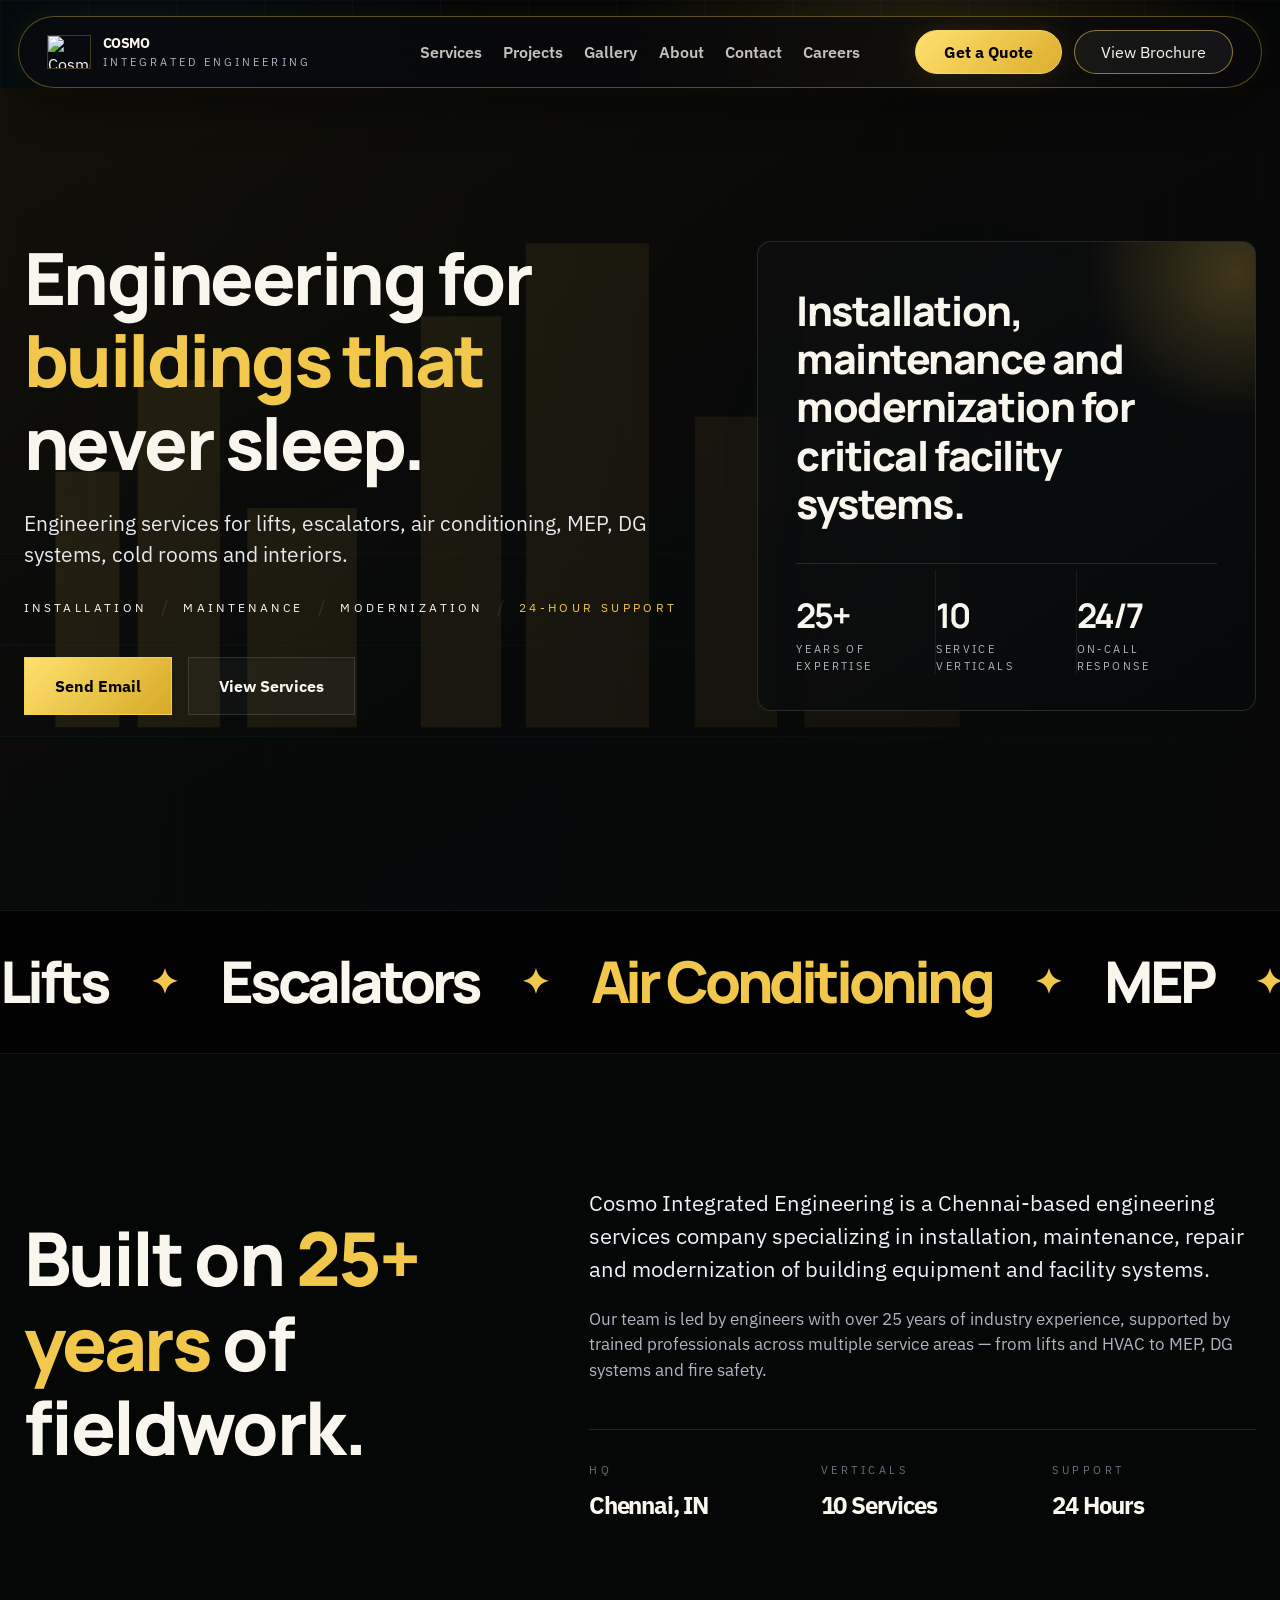
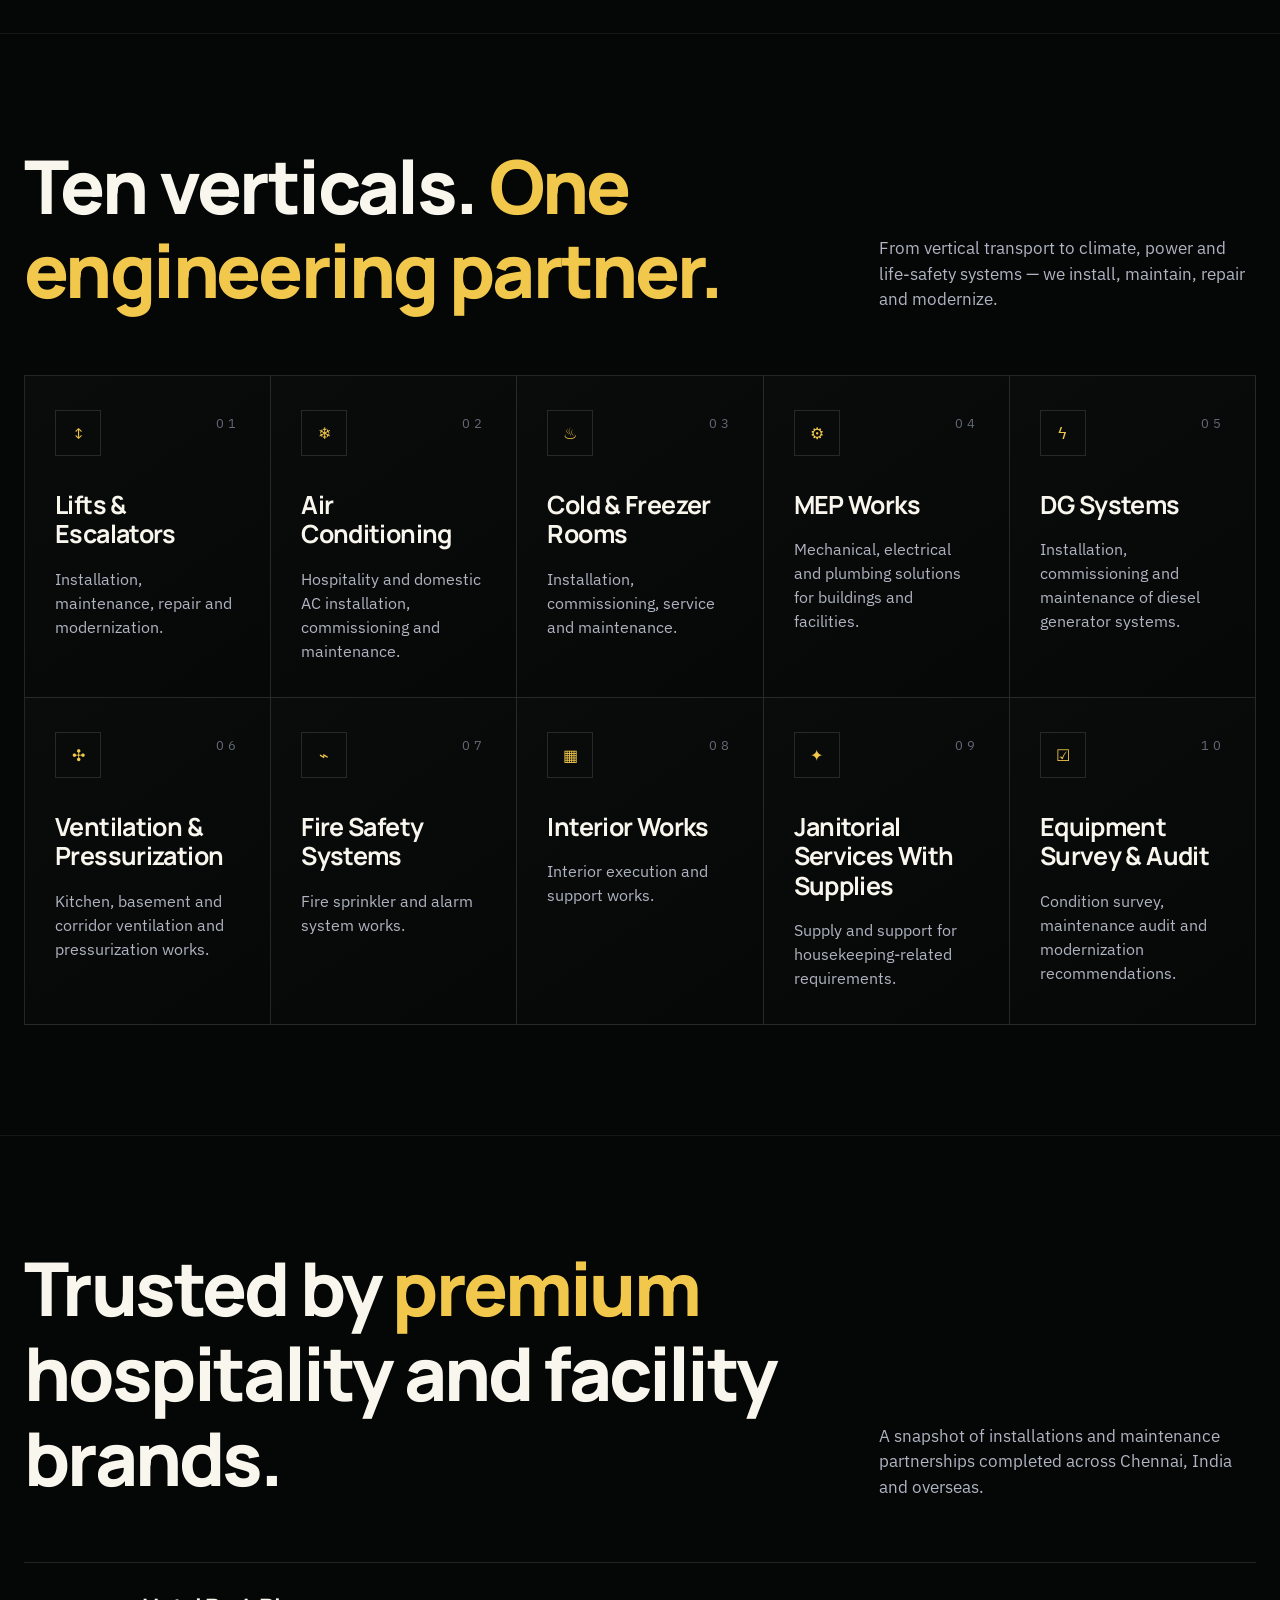
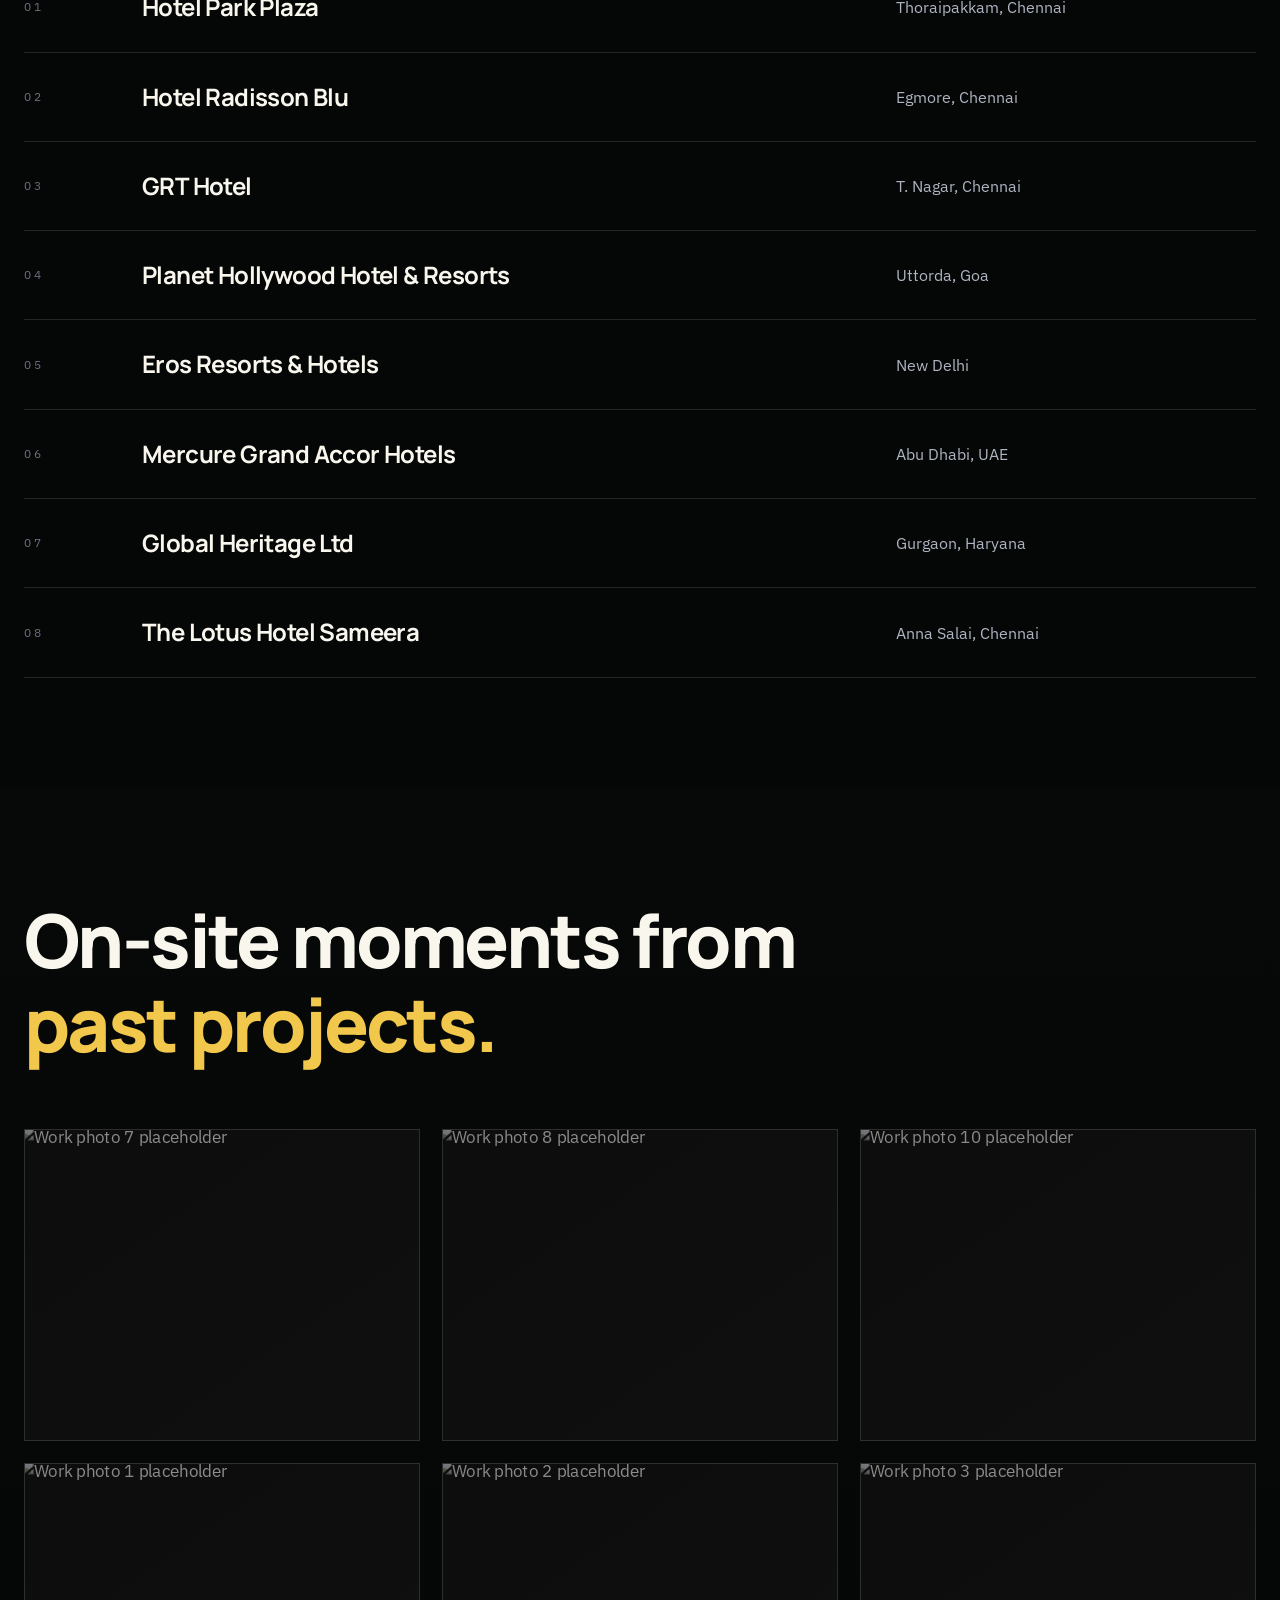
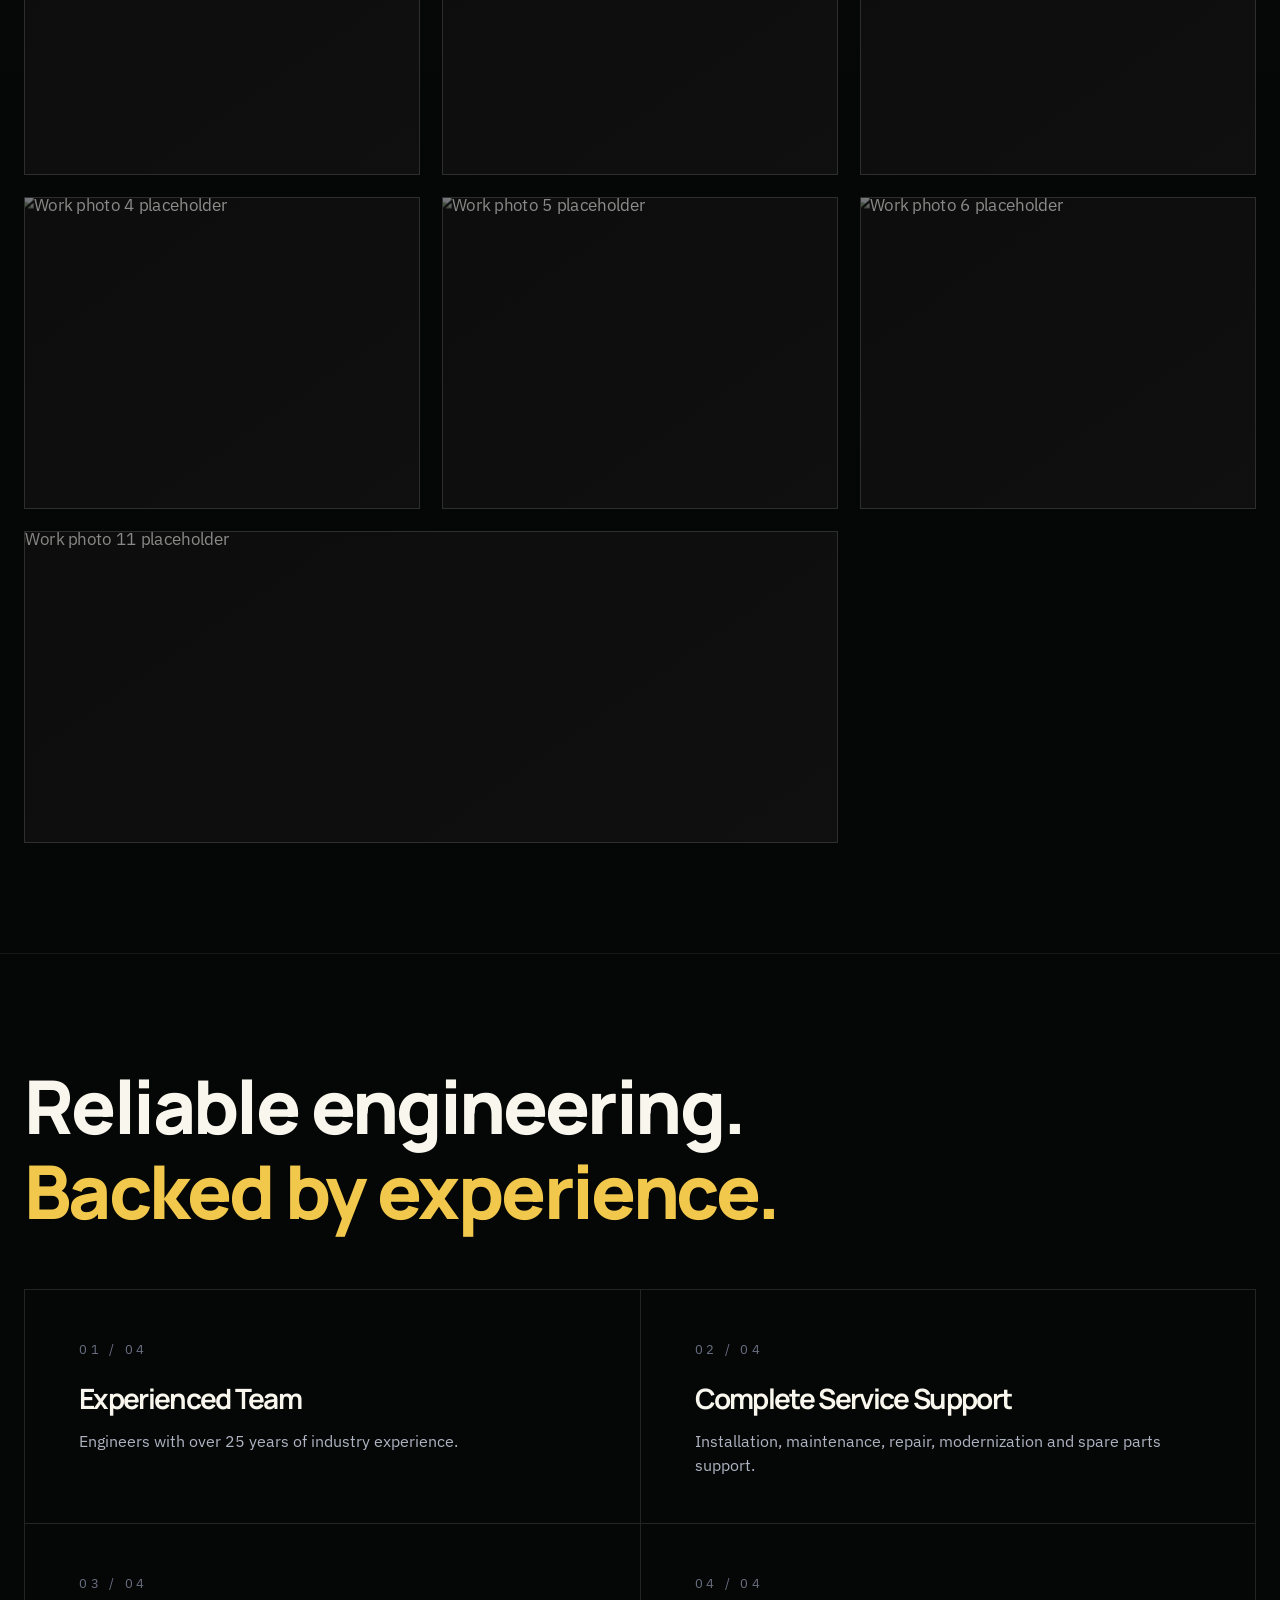
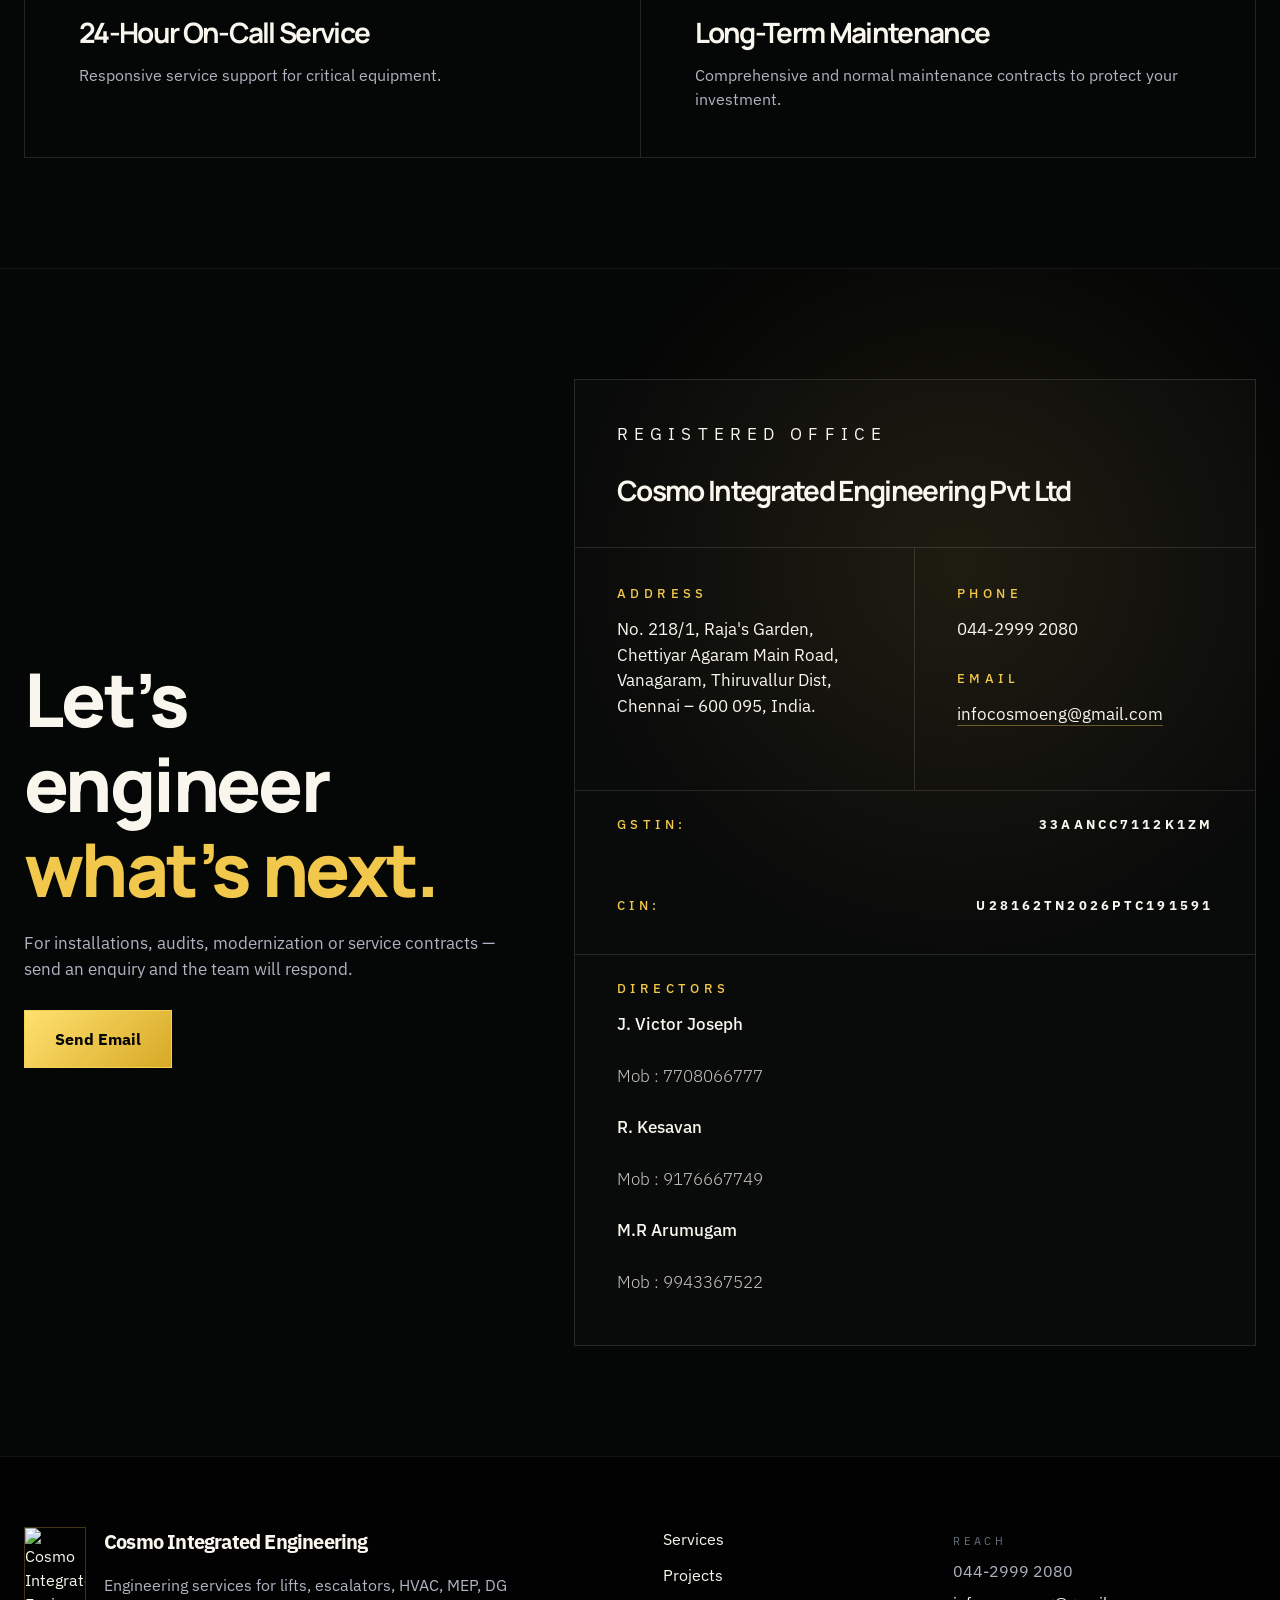
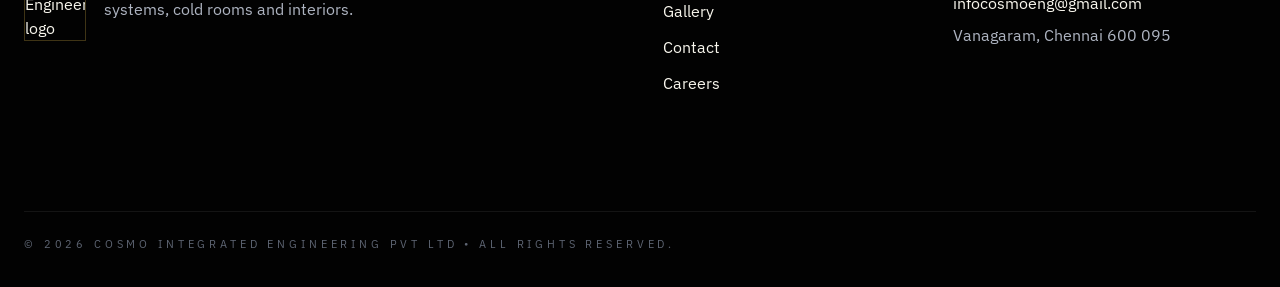
==== about/index.html @ f9211a56 "Use clean page URLs and standard favicon" ====
<!DOCTYPE html>
<html lang="en">
<head>
  <base href="/">
  <meta charset="UTF-8" />
  <meta name="viewport" content="width=device-width, initial-scale=1.0" />
  <title>Cosmo Integrated Engineering | Engineering Services in Chennai</title>
  <meta name="description" content="Cosmo Integrated Engineering provides lifts, escalators, air conditioning, cold rooms, MEP, DG systems, ventilation, fire safety and facility services.">
  <link rel="canonical" href="https://cosmoengineering.in/">
  <link rel="icon" type="image/png" sizes="192x192" href="https://cosmoengineering.in/assets/favicon-192.png">
  <link rel="apple-touch-icon" href="/assets/favicon-192.png">
  <meta name="theme-color" content="#050606">
  <meta property="og:type" content="website">
  <meta property="og:site_name" content="Cosmo Integrated Engineering">
  <meta property="og:title" content="Cosmo Integrated Engineering | Engineering Services in Chennai">
  <meta property="og:description" content="Cosmo Integrated Engineering provides lifts, escalators, air conditioning, cold rooms, MEP, DG systems, ventilation, fire safety and facility services.">
  <meta property="og:url" content="https://cosmoengineering.in/">
  <meta property="og:image" content="https://cosmoengineering.in/assets/cosmo-logo.png">
  <meta name="twitter:card" content="summary">
  <meta name="twitter:title" content="Cosmo Integrated Engineering | Engineering Services in Chennai">
  <meta name="twitter:description" content="Cosmo Integrated Engineering provides lifts, escalators, air conditioning, cold rooms, MEP, DG systems, ventilation, fire safety and facility services.">
  <script type="application/ld+json">{"@context": "https://schema.org", "@type": "Organization", "name": "Cosmo Integrated Engineering Pvt Ltd", "url": "https://cosmoengineering.in/", "logo": "https://cosmoengineering.in/assets/cosmo-logo.png", "description": "Cosmo Integrated Engineering provides lifts, escalators, air conditioning, cold rooms, MEP, DG systems, ventilation, fire safety and facility services.", "email": "infocosmoeng@gmail.com", "telephone": "+91-44-2999-2080", "address": {"@type": "PostalAddress", "streetAddress": "No. 218/1, Raja's Garden, Chettiyar Agaram Main Road, Vanagaram", "addressLocality": "Chennai", "addressRegion": "Tamil Nadu", "postalCode": "600095", "addressCountry": "IN"}, "knowsAbout": ["Lifts and escalators", "Air conditioning", "Cold and freezer rooms", "MEP works", "Diesel generator systems", "Ventilation and pressurization", "Fire safety systems", "Interior works", "Janitorial services", "Equipment survey and audit"]}</script>
  <link rel="preconnect" href="https://fonts.googleapis.com">
  <link rel="preconnect" href="https://fonts.gstatic.com" crossorigin>
  <link href="https://fonts.googleapis.com/css2?family=IBM+Plex+Sans:wght@400;500;600;700&amp;family=Manrope:wght@400;500;600;700;800&amp;display=swap" rel="stylesheet">
  <link rel="stylesheet" href="styles.css" />
</head>
<body>
  <header class="site-header" id="top">
    <a class="brand" href="/" aria-label="Cosmo Integrated Engineering home">
      <img src="assets/cosmo-logo.png" alt="Cosmo Integrated Engineering logo" />
      <span>
        <strong>COSMO</strong>
        <em>Integrated Engineering</em>
      </span>
    </a>
    <button class="nav-toggle" aria-label="Open navigation" aria-expanded="false">
      <span></span><span></span><span></span>
    </button>
    <nav class="nav-links" aria-label="Primary navigation">
      <a href="/services/">Services</a>
      <a href="/projects/">Projects</a>
      <a href="/gallery/">Gallery</a>
      <a href="/about/">About</a>
      <a href="/contact/">Contact</a>
      <a href="/careers/">Careers</a>
      <div class="mobile-nav-actions">
        <a href="https://mail.google.com/mail/?view=cm&amp;fs=1&amp;to=infocosmoeng%40gmail.com&amp;su=Service%20Enquiry%20-%20Cosmo%20Integrated%20Engineering" target="_blank" rel="noopener noreferrer">Get a Quote</a>
        <a href="assets/Brochure.pdf" target="_blank" rel="noopener noreferrer">View Brochure</a>
      </div>
    </nav>
    <div class="header-actions">
      <a class="quote-btn" href="https://mail.google.com/mail/?view=cm&amp;fs=1&amp;to=infocosmoeng%40gmail.com&amp;su=Service%20Enquiry%20-%20Cosmo%20Integrated%20Engineering" target="_blank" rel="noopener noreferrer">Get a Quote</a>
      <a class="brochure-btn" href="assets/Brochure.pdf" target="_blank" rel="noopener">View Brochure</a>
    </div>
  </header>
  <main>
    <section class="hero section-pad">
      <div class="hero-bg-grid"></div>
      <div class="hero-content reveal">
        <h1>Engineering for <mark>buildings that</mark> never sleep.</h1>
        <p class="hero-copy">Engineering services for lifts, escalators, air conditioning, MEP, DG systems, cold rooms and interiors.</p>
        <div class="service-line" aria-label="Core service capabilities">
          <span>Installation</span><i></i>
          <span>Maintenance</span><i></i>
          <span>Modernization</span><i></i>
          <span>24-hour support</span>
        </div>
        <div class="hero-actions">
          <a class="primary-btn" href="https://mail.google.com/mail/?view=cm&amp;fs=1&amp;to=infocosmoeng%40gmail.com&amp;su=Service%20Enquiry%20-%20Cosmo%20Integrated%20Engineering" target="_blank" rel="noopener noreferrer">Send Email</a>
          <a class="secondary-btn" href="/services/">View Services</a>
        </div>
      </div>
      <aside class="hero-panel reveal" aria-label="Company highlights">
        <h2>Installation, maintenance and modernization for critical facility systems.</h2>
        <div class="panel-stats">
          <div><strong>25+</strong><span>Years of expertise</span></div>
          <div><strong>10</strong><span>Service verticals</span></div>
          <div><strong>24/7</strong><span>On-call response</span></div>
        </div>
      </aside>
    </section>
    <section class="ticker" aria-label="Service categories">
      <div class="ticker-track">
        <span>Lifts</span><b>✦</b><span>Escalators</span><b>✦</b><span>Air Conditioning</span><b>✦</b><span>MEP</span><b>✦</b><span>DG Systems</span><b>✦</b><span>Cold Rooms</span><b>✦</b><span>Interiors</span><b>✦</b>
        <span>Lifts</span><b>✦</b><span>Escalators</span><b>✦</b><span>Air Conditioning</span><b>✦</b><span>MEP</span><b>✦</b><span>DG Systems</span><b>✦</b><span>Cold Rooms</span><b>✦</b><span>Interiors</span><b>✦</b>
      </div>
    </section>
    <section class="about section-pad" id="about">
      <div class="section-title reveal">
        <h2>Built on <mark>25+ years</mark> of fieldwork.</h2>
      </div>
      <div class="about-copy reveal">
        <p>Cosmo Integrated Engineering is a Chennai-based engineering services company specializing in installation, maintenance, repair and modernization of building equipment and facility systems.</p>
        <p>Our team is led by engineers with over 25 years of industry experience, supported by trained professionals across multiple service areas — from lifts and HVAC to MEP, DG systems and fire safety.</p>
        <dl class="about-facts">
          <div><dt>HQ</dt><dd>Chennai, IN</dd></div>
          <div><dt>Verticals</dt><dd>10 Services</dd></div>
          <div><dt>Support</dt><dd>24 Hours</dd></div>
        </dl>
      </div>
    </section>
    <section class="services section-pad" id="services">
      <div class="section-head reveal">
        <div>
          <h2>Ten verticals. <mark>One engineering partner.</mark></h2>
        </div>
        <p>From vertical transport to climate, power and life-safety systems — we install, maintain, repair and modernize.</p>
      </div>
      <div class="service-grid">
        <article class="service-card reveal"><small>01</small><div class="icon">↕</div><h3>Lifts & Escalators</h3><p>Installation, maintenance, repair and modernization.</p></article>
        <article class="service-card reveal"><small>02</small><div class="icon">❄</div><h3>Air Conditioning</h3><p>Hospitality and domestic AC installation, commissioning and maintenance.</p></article>
        <article class="service-card reveal"><small>03</small><div class="icon">♨</div><h3>Cold & Freezer Rooms</h3><p>Installation, commissioning, service and maintenance.</p></article>
        <article class="service-card reveal"><small>04</small><div class="icon">⚙</div><h3>MEP Works</h3><p>Mechanical, electrical and plumbing solutions for buildings and facilities.</p></article>
        <article class="service-card reveal"><small>05</small><div class="icon">ϟ</div><h3>DG Systems</h3><p>Installation, commissioning and maintenance of diesel generator systems.</p></article>
        <article class="service-card reveal"><small>06</small><div class="icon">✣</div><h3>Ventilation & Pressurization</h3><p>Kitchen, basement and corridor ventilation and pressurization works.</p></article>
        <article class="service-card reveal"><small>07</small><div class="icon">⌁</div><h3>Fire Safety Systems</h3><p>Fire sprinkler and alarm system works.</p></article>
        <article class="service-card reveal"><small>08</small><div class="icon">▦</div><h3>Interior Works</h3><p>Interior execution and support works.</p></article>
        <article class="service-card reveal"><small>09</small><div class="icon">✦</div><h3>Janitorial Services With Supplies</h3><p>Supply and support for housekeeping-related requirements.</p></article>
        <article class="service-card reveal"><small>10</small><div class="icon">☑</div><h3>Equipment Survey & Audit</h3><p>Condition survey, maintenance audit and modernization recommendations.</p></article>
      </div>
    </section>
    <section class="projects section-pad" id="projects">
      <div class="section-head reveal">
        <div>
          <h2>Trusted by <mark>premium</mark> hospitality and facility brands.</h2>
        </div>
        <p>A snapshot of installations and maintenance partnerships completed across Chennai, India and overseas.</p>
      </div>
      <div class="project-list reveal">
        <article><span>01</span><h3>Hotel Park Plaza</h3><p>Thoraipakkam, Chennai</p></article>
        <article><span>02</span><h3>Hotel Radisson Blu</h3><p>Egmore, Chennai</p></article>
        <article><span>03</span><h3>GRT Hotel</h3><p>T. Nagar, Chennai</p></article>
        <article><span>04</span><h3>Planet Hollywood Hotel & Resorts</h3><p>Uttorda, Goa</p></article>
        <article><span>05</span><h3>Eros Resorts & Hotels</h3><p>New Delhi</p></article>
        <article><span>06</span><h3>Mercure Grand Accor Hotels</h3><p>Abu Dhabi, UAE</p></article>
        <article><span>07</span><h3>Global Heritage Ltd</h3><p>Gurgaon, Haryana</p></article>
        <article><span>08</span><h3>The Lotus Hotel Sameera</h3><p>Anna Salai, Chennai</p></article>
      </div>
    </section>
    <section class="gallery section-pad" id="gallery">
      <div class="section-head reveal">
        <div>
          <h2>On-site moments from <mark>past projects.</mark></h2>
        </div>
        <!--<p>Pictures of past projects</p>-->
      </div>
      <div class="gallery-grid reveal">
        <figure class="photo-card"><img src="assets/work/work-07.jpg" alt="Work photo 7 placeholder"><figcaption>Cooling Towers</figcaption></figure>
        <figure class="photo-card"><img src="assets/work/work-08.jpg" alt="Work photo 8 placeholder"><figcaption>Kitchen Hood with Fire Separation</figcaption></figure>
        <!--<figure class="photo-card"><img src="assets/work/work-09.jpg" alt="Work photo 9 placeholder"><figcaption>Work Photo 9</figcaption></figure>-->
        <figure class="photo-card"><img src="assets/work/work-10.jpg" alt="Work photo 10 placeholder"><figcaption>Generator</figcaption></figure>
        <figure class="photo-card"><img src="assets/work/work-01.jpg" alt="Work photo 1 placeholder"><figcaption>Cold and Freezer Units</figcaption></figure>
        <figure class="photo-card"><img src="assets/work/work-02.jpg" alt="Work photo 2 placeholder"><figcaption>Chiller Header Lines</figcaption></figure>
        <figure class="photo-card"><img src="assets/work/work-03.jpg" alt="Work photo 3 placeholder"><figcaption>Banquet Hall A/C Supply Duct</figcaption></figure>
        <figure class="photo-card"><img src="assets/work/work-04.jpg" alt="Work photo 4 placeholder"><figcaption>Chilled Water Primary Pumps</figcaption></figure>
        <figure class="photo-card"><img src="assets/work/work-05.jpg" alt="Work photo 5 placeholder"><figcaption>Cold and Freezer Units</figcaption></figure>
        <figure class="photo-card"><img src="assets/work/work-06.jpg" alt="Work photo 6 placeholder"><figcaption>A/C Chiller</figcaption></figure>
        <figure class="photo-card wide"><img src="assets/work/work-11.jpg" alt="Work photo 11 placeholder"><figcaption>Hydropneumatic System</figcaption></figure>
      </div>
    </section>
    <section class="why section-pad">
      <h2 class="reveal">Reliable engineering. <mark>Backed by experience.</mark></h2>
      <div class="why-grid">
        <article class="reveal"><small>01 / 04</small><h3>Experienced Team</h3><p>Engineers with over 25 years of industry experience.</p></article>
        <article class="reveal"><small>02 / 04</small><h3>Complete Service Support</h3><p>Installation, maintenance, repair, modernization and spare parts support.</p></article>
        <article class="reveal"><small>03 / 04</small><h3>24-Hour On-Call Service</h3><p>Responsive service support for critical equipment.</p></article>
        <article class="reveal"><small>04 / 04</small><h3>Long-Term Maintenance</h3><p>Comprehensive and normal maintenance contracts to protect your investment.</p></article>
      </div>
    </section>
    <section class="contact section-pad" id="contact">
      <div class="contact-copy reveal">
        <h2>Let’s engineer <mark>what’s next.</mark></h2>
        <p>For installations, audits, modernization or service contracts — send an enquiry and the team will respond.</p>
        <a class="primary-btn" href="https://mail.google.com/mail/?view=cm&amp;fs=1&amp;to=infocosmoeng%40gmail.com&amp;su=Service%20Enquiry%20-%20Cosmo%20Integrated%20Engineering" target="_blank" rel="noopener noreferrer">Send Email</a>
      </div>
      <address class="contact-card reveal">
        <p class="card-label">Registered Office</p>
        <h3>Cosmo Integrated Engineering Pvt Ltd</h3>
        <div class="contact-grid">
          <div><span>Address</span><p>No. 218/1, Raja's Garden,<br>Chettiyar Agaram Main Road,<br>Vanagaram, Thiruvallur Dist,<br>Chennai – 600 095, India.</p></div>
          <div><span>Phone</span><p>044-2999 2080</p><span>Email</span><p><a href="mailto:infocosmoeng@gmail.com">infocosmoeng@gmail.com</a></p></div>
        </div>
        <div class="gst"><span>GSTIN: </span><strong>33AANCC7112K1ZM</strong></div>
        <div class="gst"><span>CIN: </span><strong>U28162TN2026PTC191591</strong></div>
        <div class="contact-card-directors">
          <span>Directors</span>
          <div class="director-item">
            <p class="director-name">J. Victor Joseph</p>
            <p class="director-phone">Mob : 7708066777</p>
          </div>
          <div class="director-item">
            <p class="director-name">R. Kesavan</p>
            <p class="director-phone">Mob : 9176667749</p>
          </div>
          <div class="director-item">
            <p class="director-name">M.R Arumugam</p>
            <p class="director-phone">Mob : 9943367522</p>
          </div>
        </div>
      </address>
    </section>
  </main>
  <footer class="site-footer">
    <div class="footer-brand">
      <img src="assets/cosmo-logo.png" alt="Cosmo Integrated Engineering logo" />
      <div><strong>Cosmo Integrated Engineering</strong><p>Engineering services for lifts, escalators, HVAC, MEP, DG systems, cold rooms and interiors.</p></div>
    </div>
    <nav aria-label="Footer navigation">
      <a href="/services/">Services</a>
      <a href="/projects/">Projects</a>
      <a href="/gallery/">Gallery</a>
      <a href="/contact/">Contact</a>
      <a href="/careers/">Careers</a>
    </nav>
    <div class="footer-reach">
      <span>Reach</span>
      <p>044-2999 2080</p>
      <a href="mailto:infocosmoeng@gmail.com">infocosmoeng@gmail.com</a>
      <p>Vanagaram, Chennai 600 095</p>
    </div>
    <p class="copyright">© 2026 Cosmo Integrated Engineering PVT LTD • All rights reserved.</p>
  </footer>
  <div class="lightbox" role="dialog" aria-label="Gallery image preview" aria-hidden="true">
    <button class="lightbox-close" aria-label="Close image preview">×</button>
    <img src="" alt="Expanded work photo" />
  </div>
  <script src="script.js"></script>
</body>
</html>
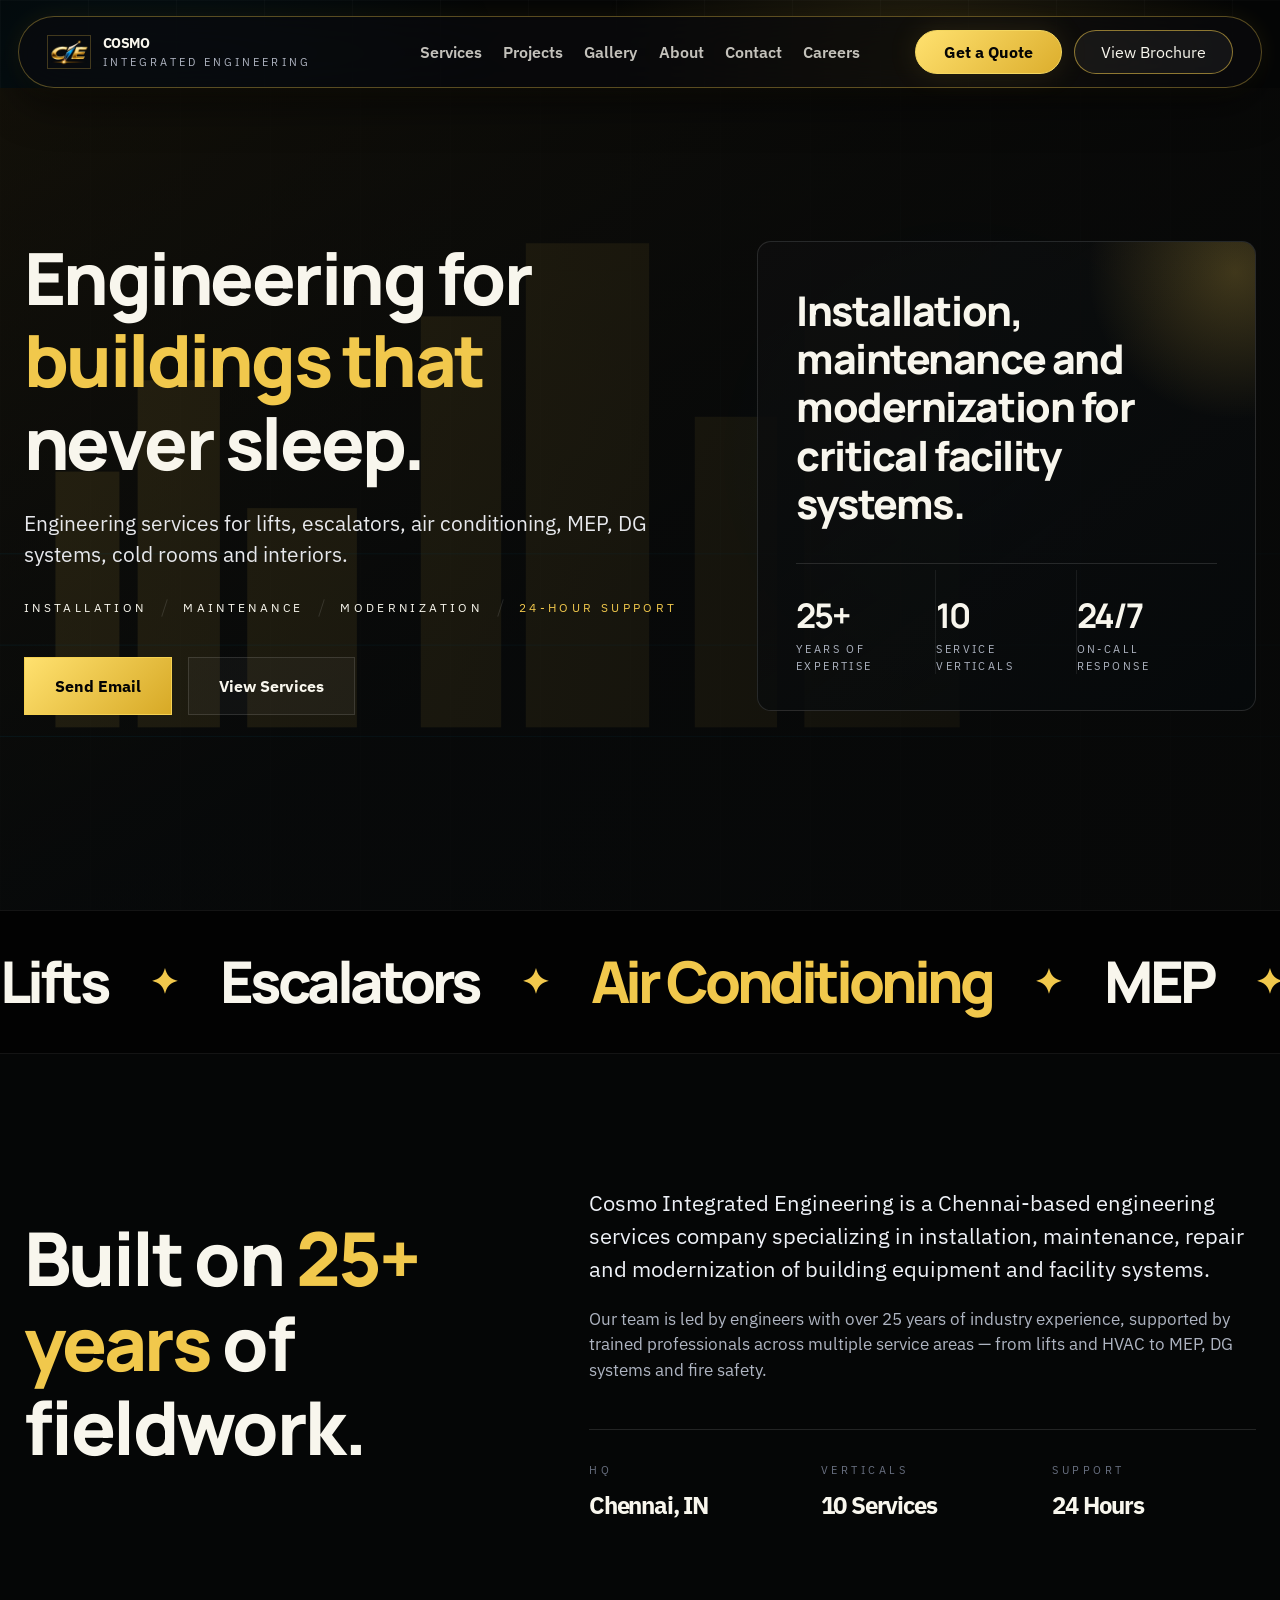
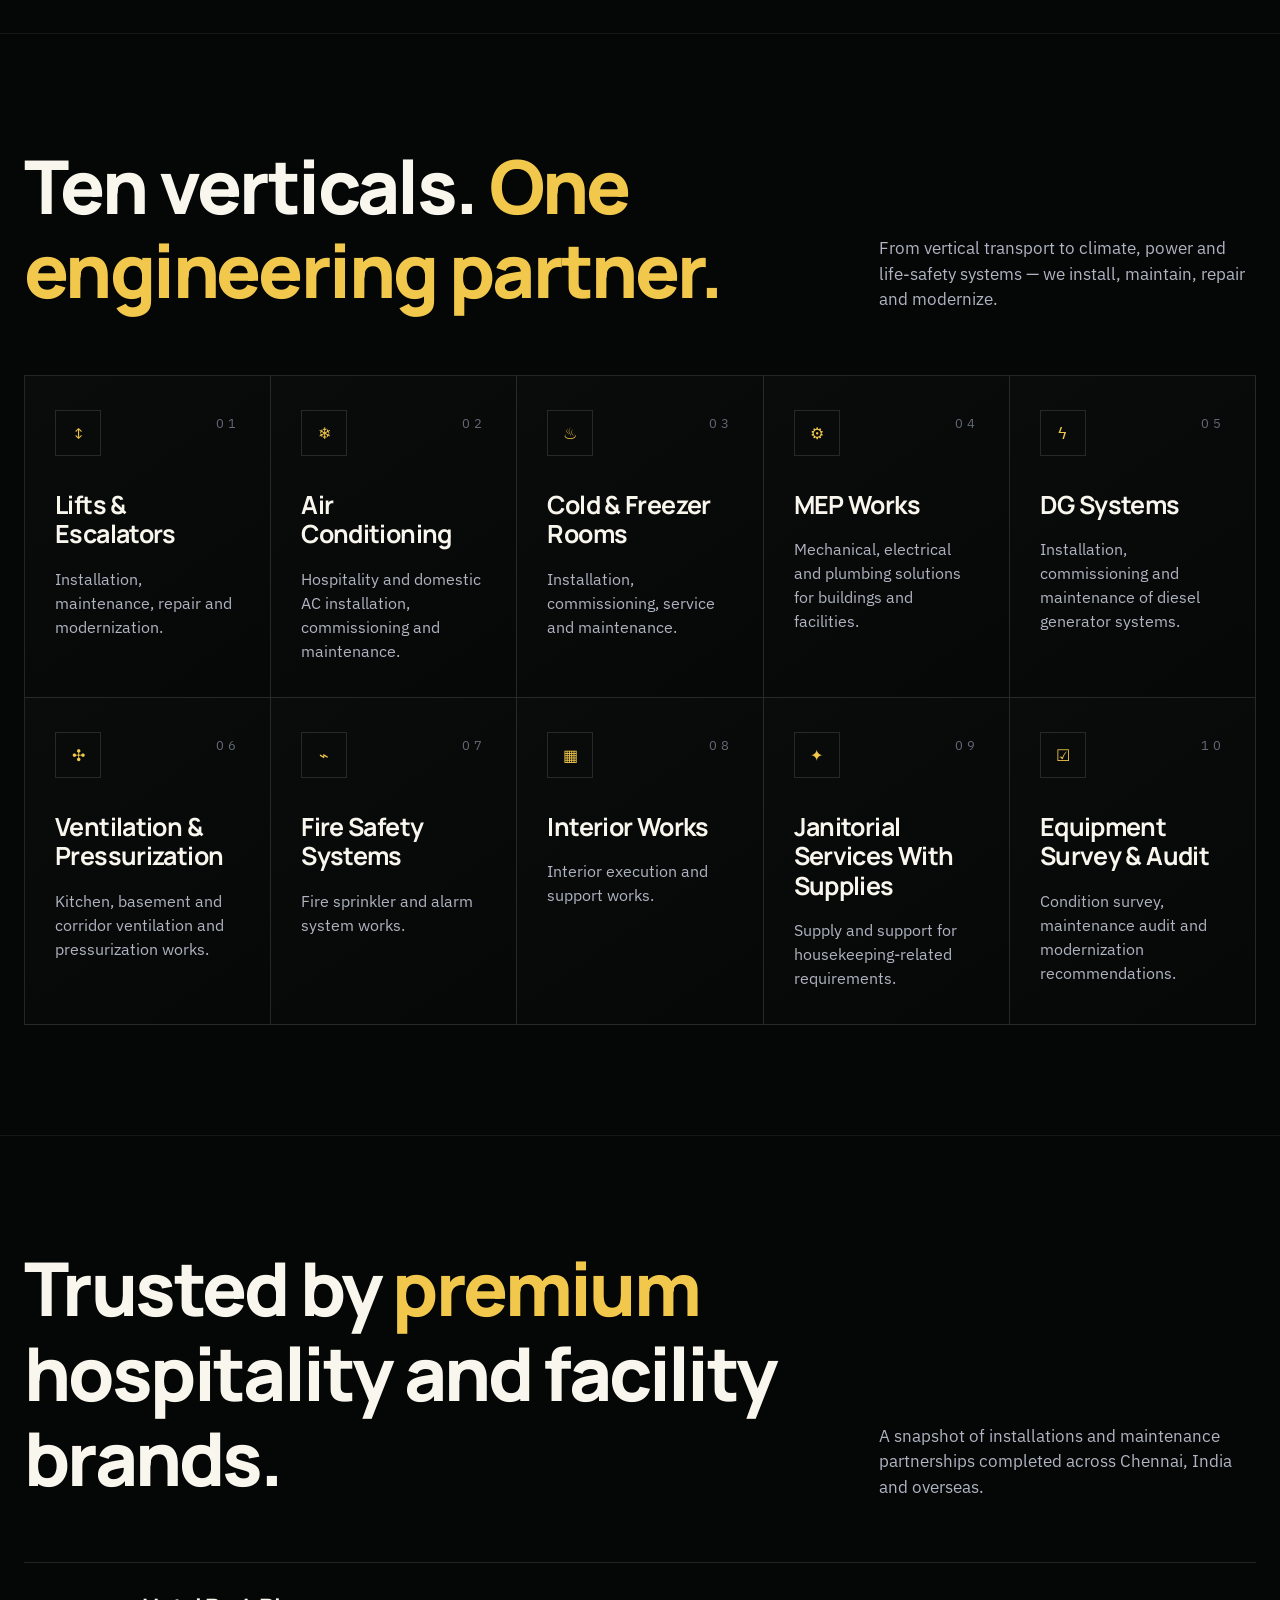
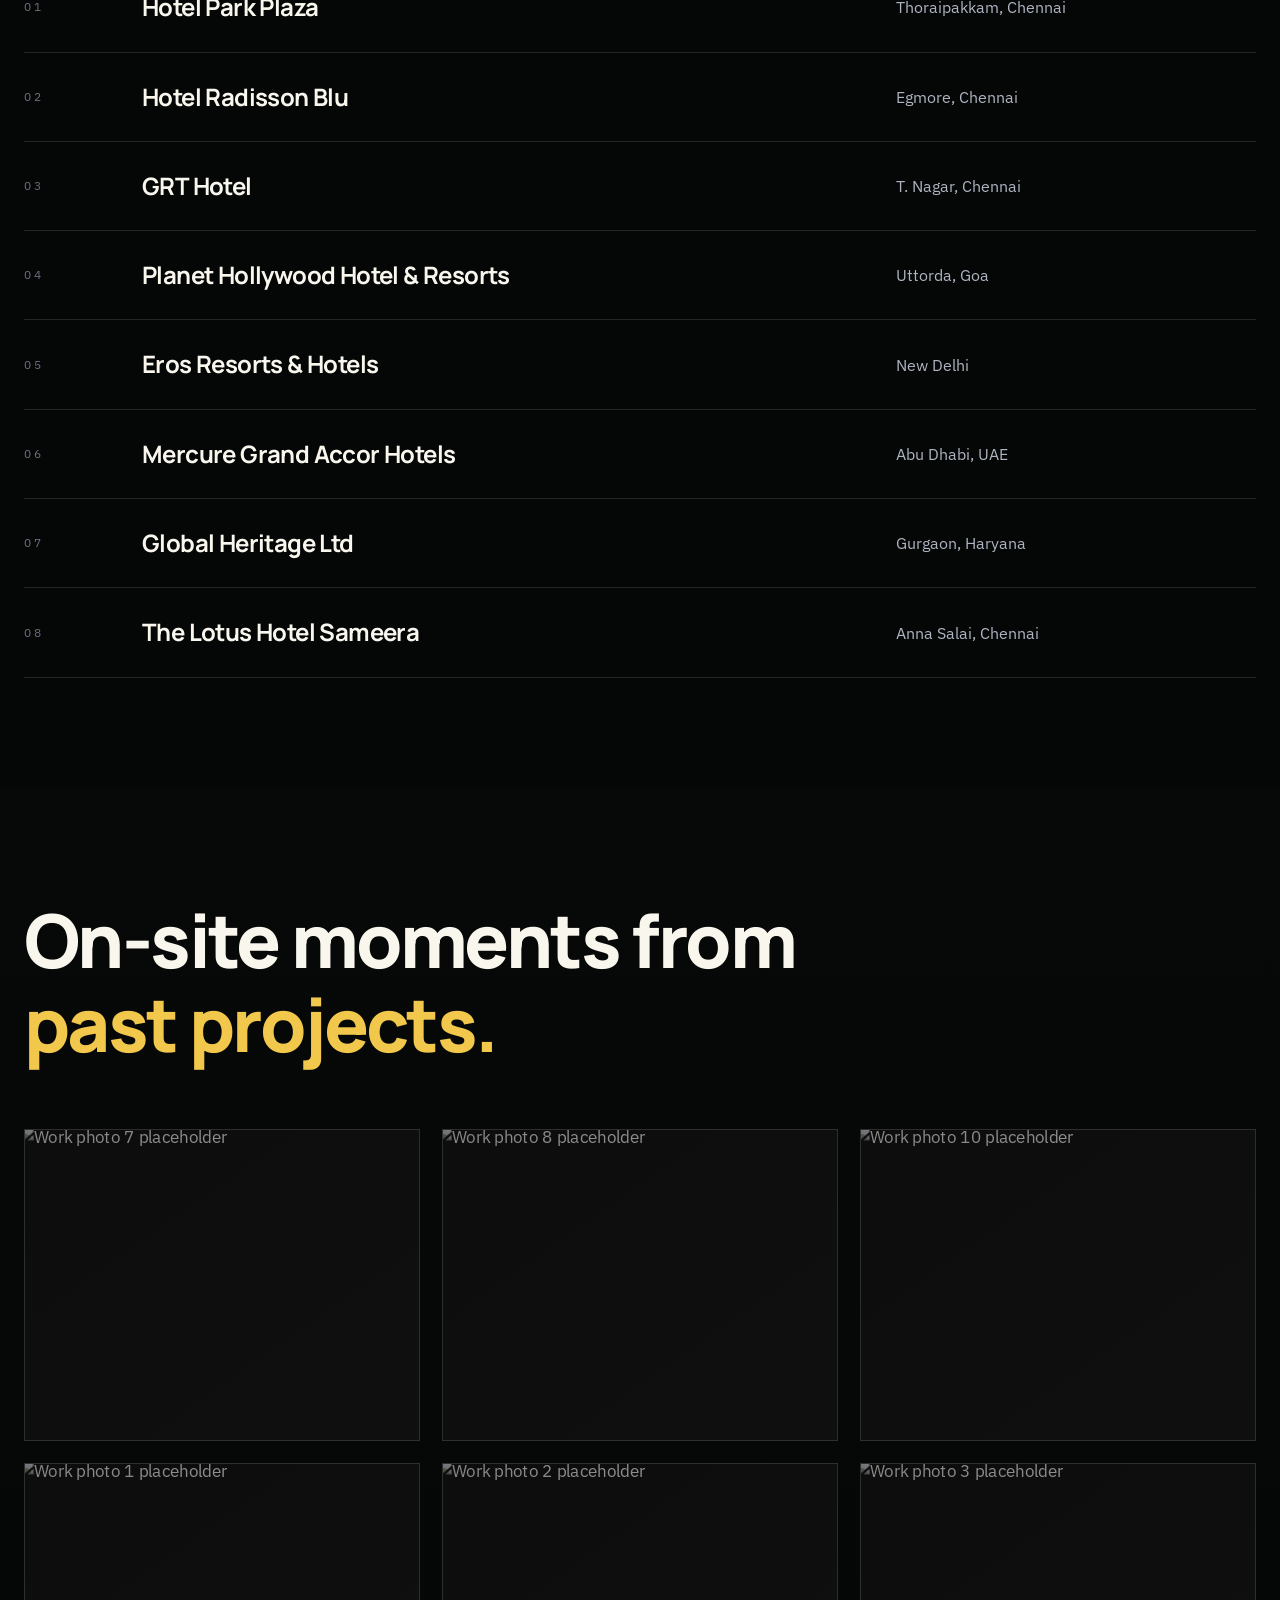
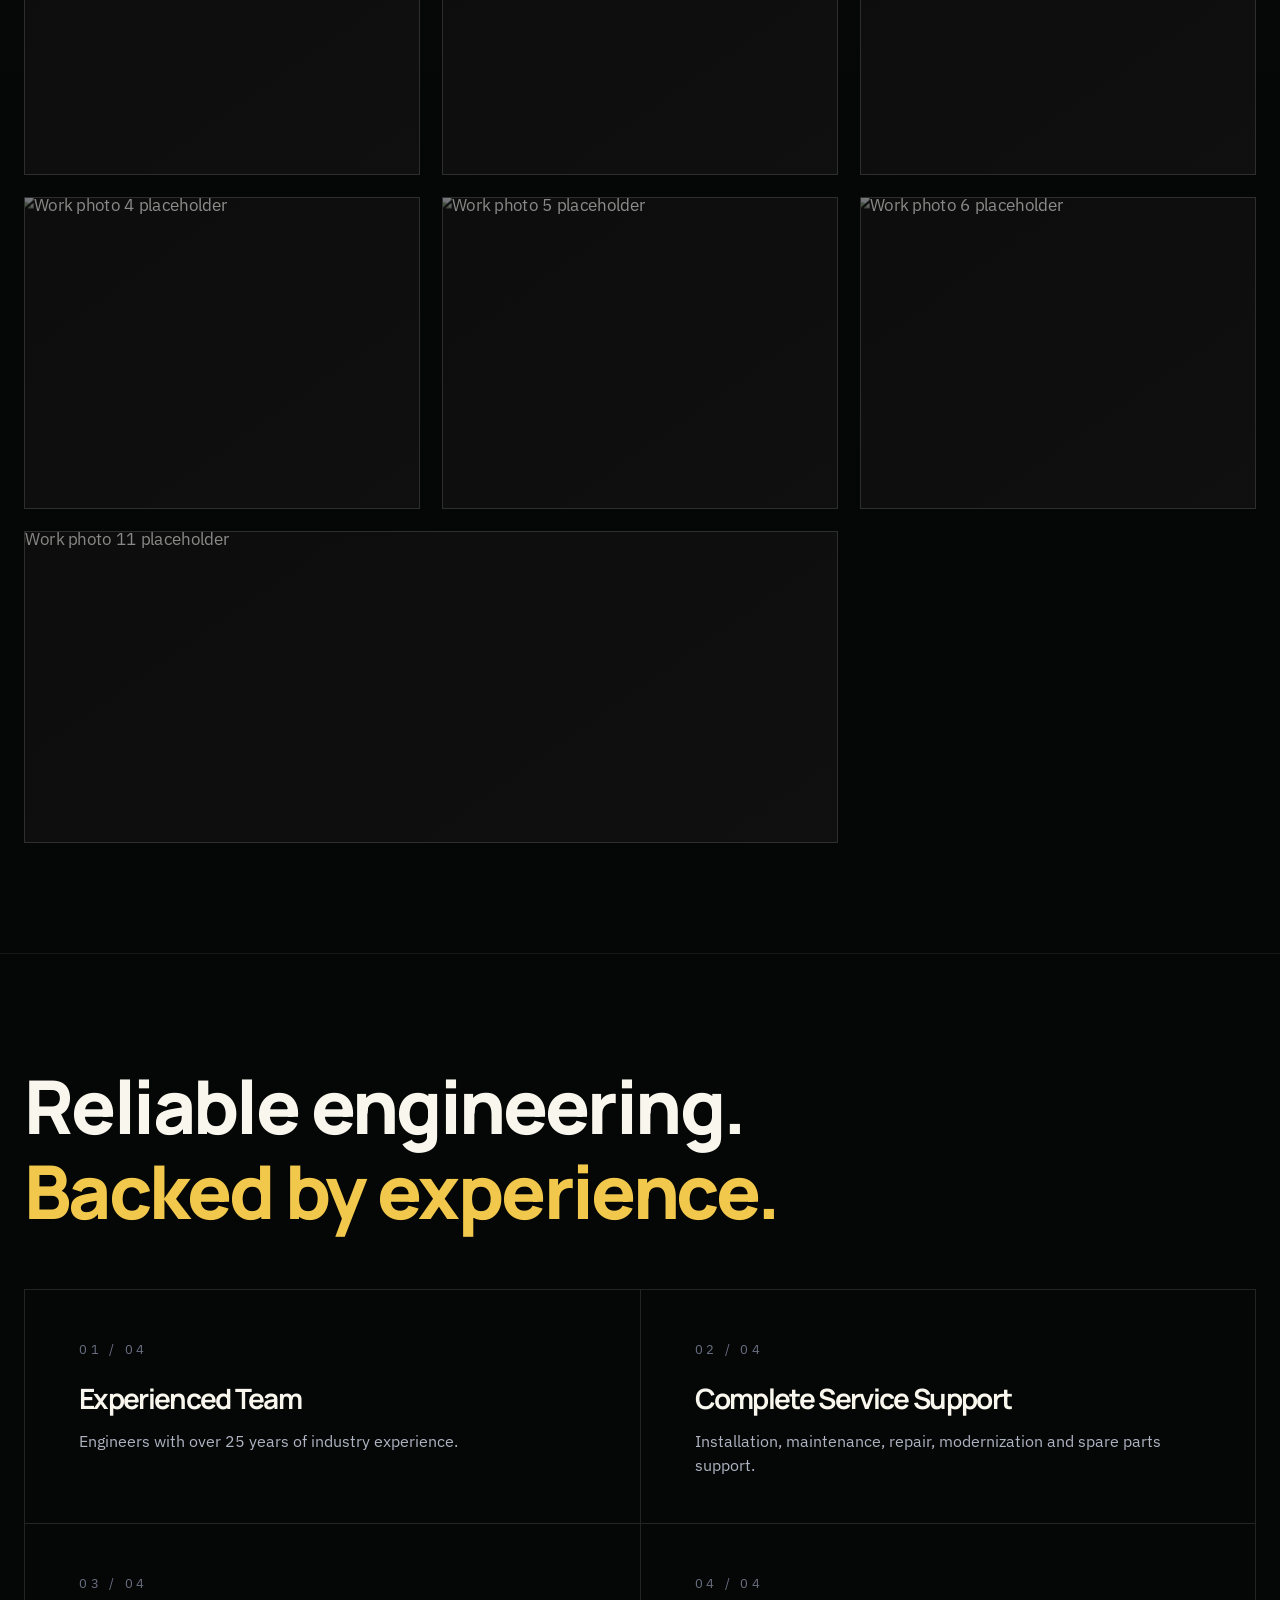
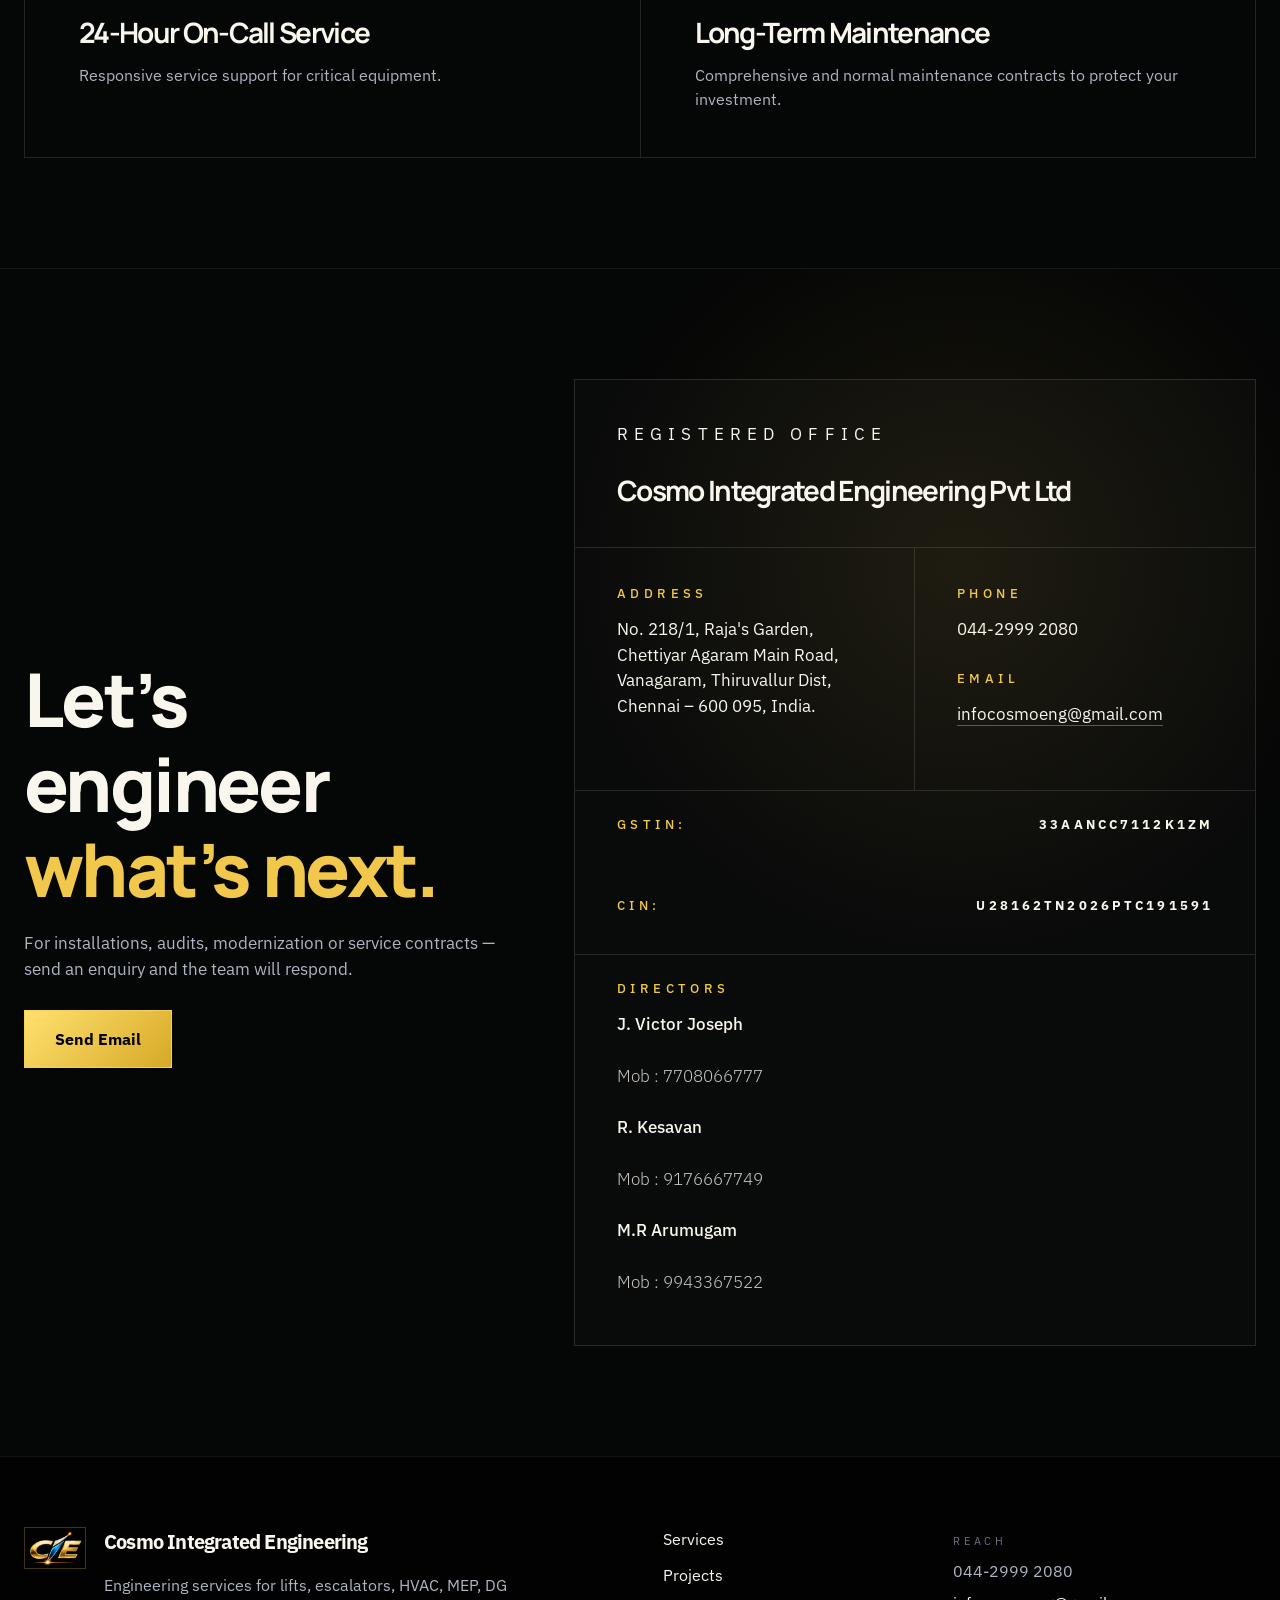
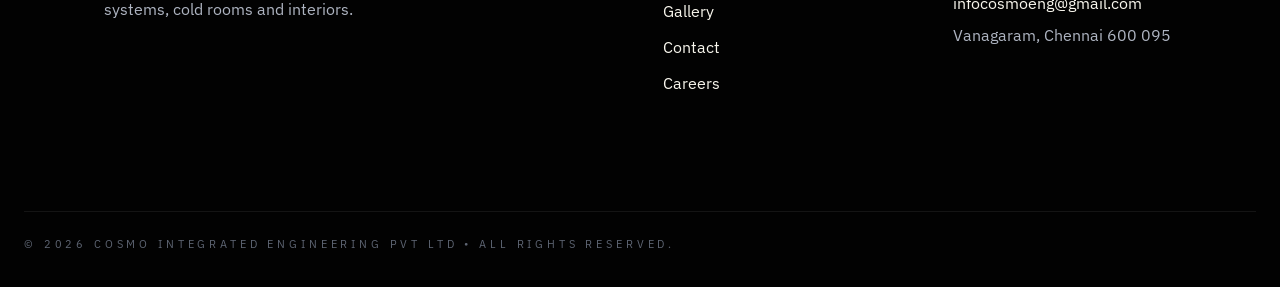
==== commit 06d7e74d: "Update company logo and search favicon" ====
--- a/about/index.html
+++ b/about/index.html
@@ -7,8 +7,8 @@
   <title>Cosmo Integrated Engineering | Engineering Services in Chennai</title>
   <meta name="description" content="Cosmo Integrated Engineering provides lifts, escalators, air conditioning, cold rooms, MEP, DG systems, ventilation, fire safety and facility services.">
   <link rel="canonical" href="https://cosmoengineering.in/">
-  <link rel="icon" type="image/png" sizes="192x192" href="https://cosmoengineering.in/assets/favicon-192.png">
-  <link rel="apple-touch-icon" href="/assets/favicon-192.png">
+  <link rel="icon" type="image/png" sizes="192x192" href="https://cosmoengineering.in/assets/cosmo-icon-v2-192.png">
+  <link rel="apple-touch-icon" href="/assets/cosmo-icon-v2-192.png">
   <meta name="theme-color" content="#050606">
   <meta property="og:type" content="website">
   <meta property="og:site_name" content="Cosmo Integrated Engineering">
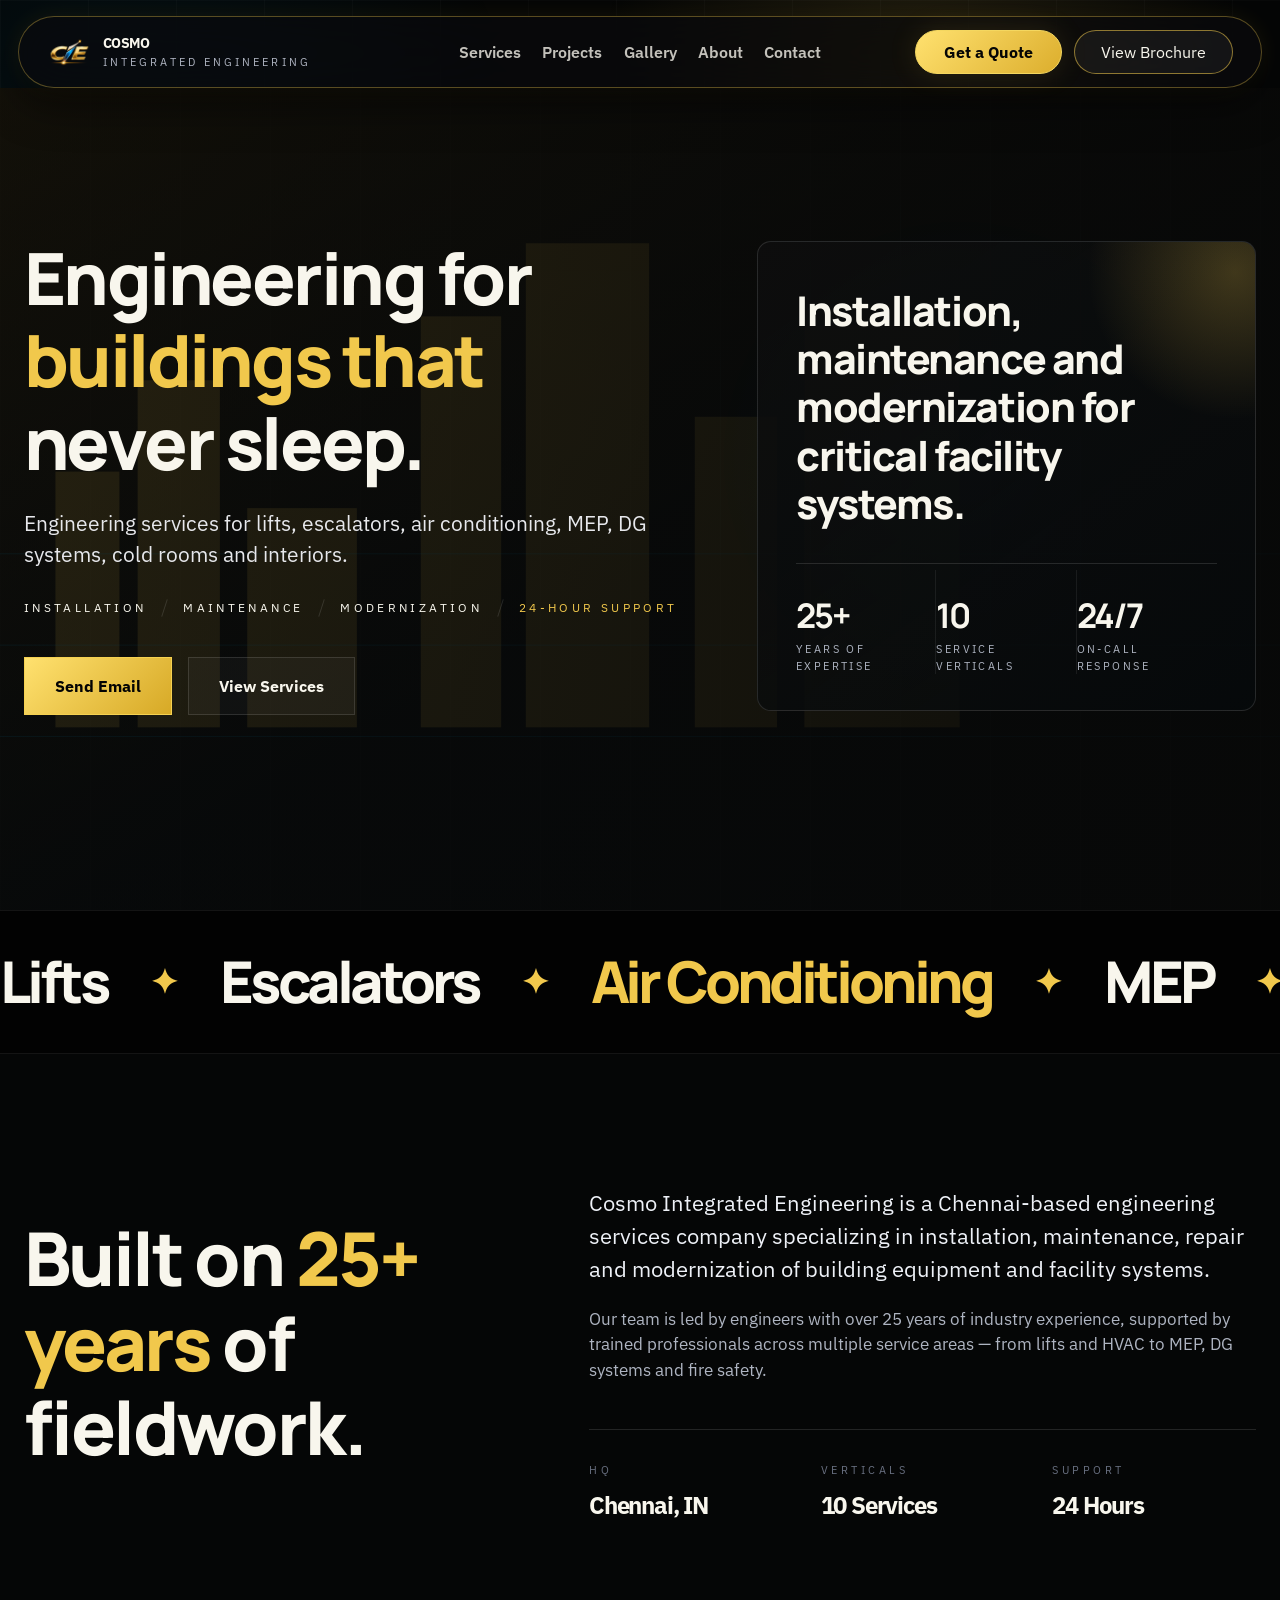
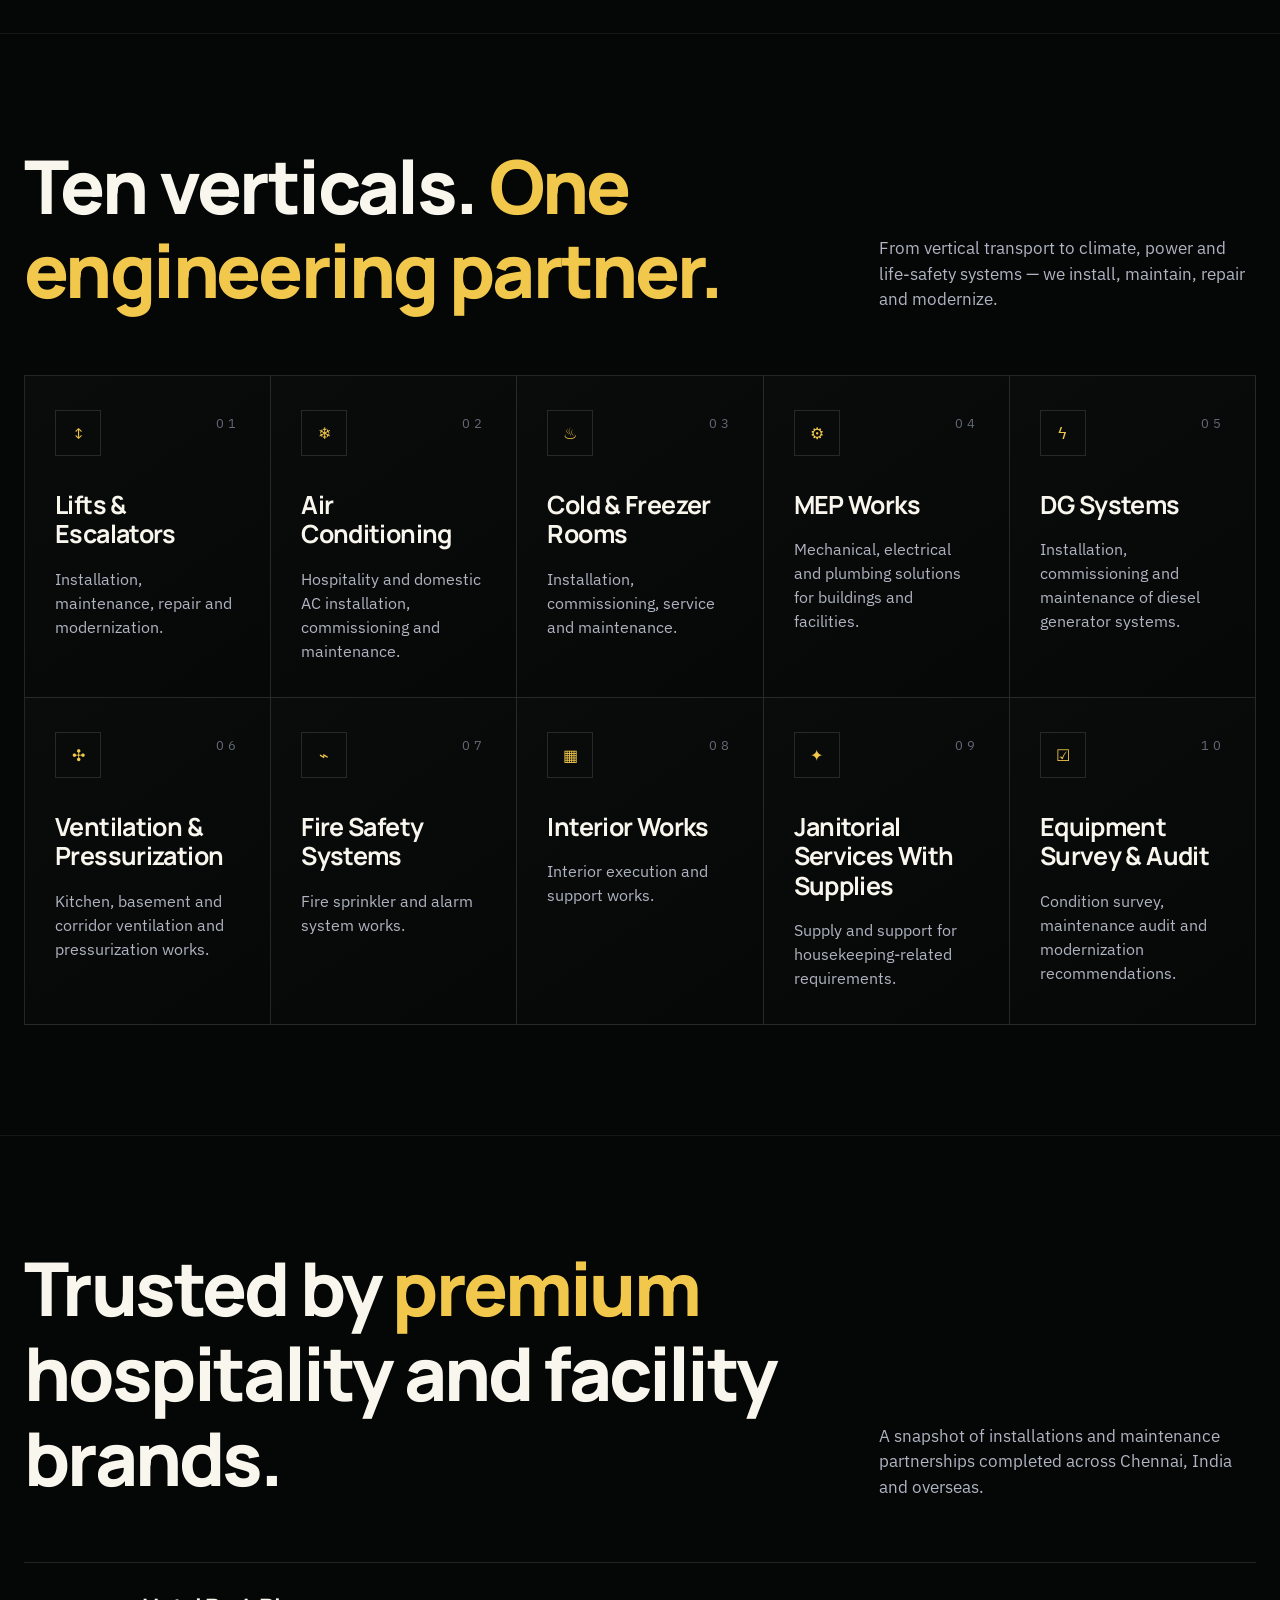
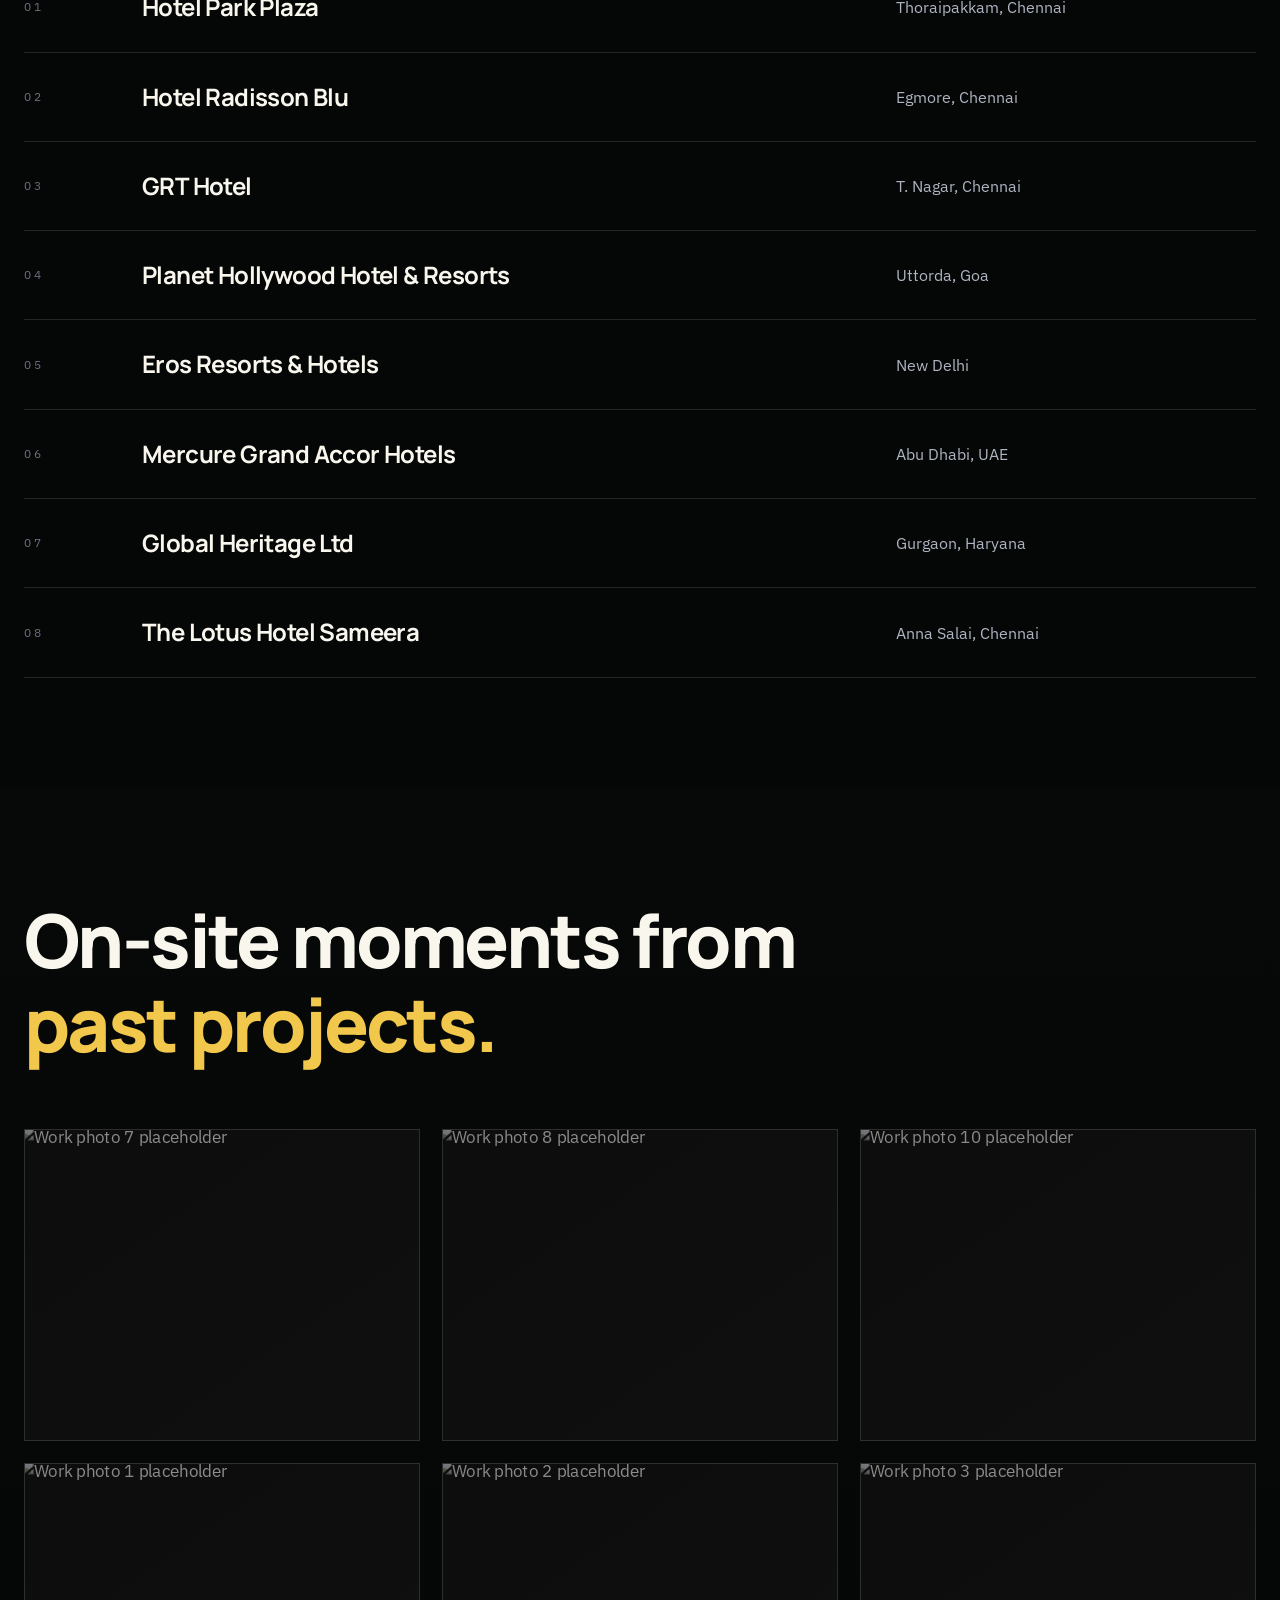
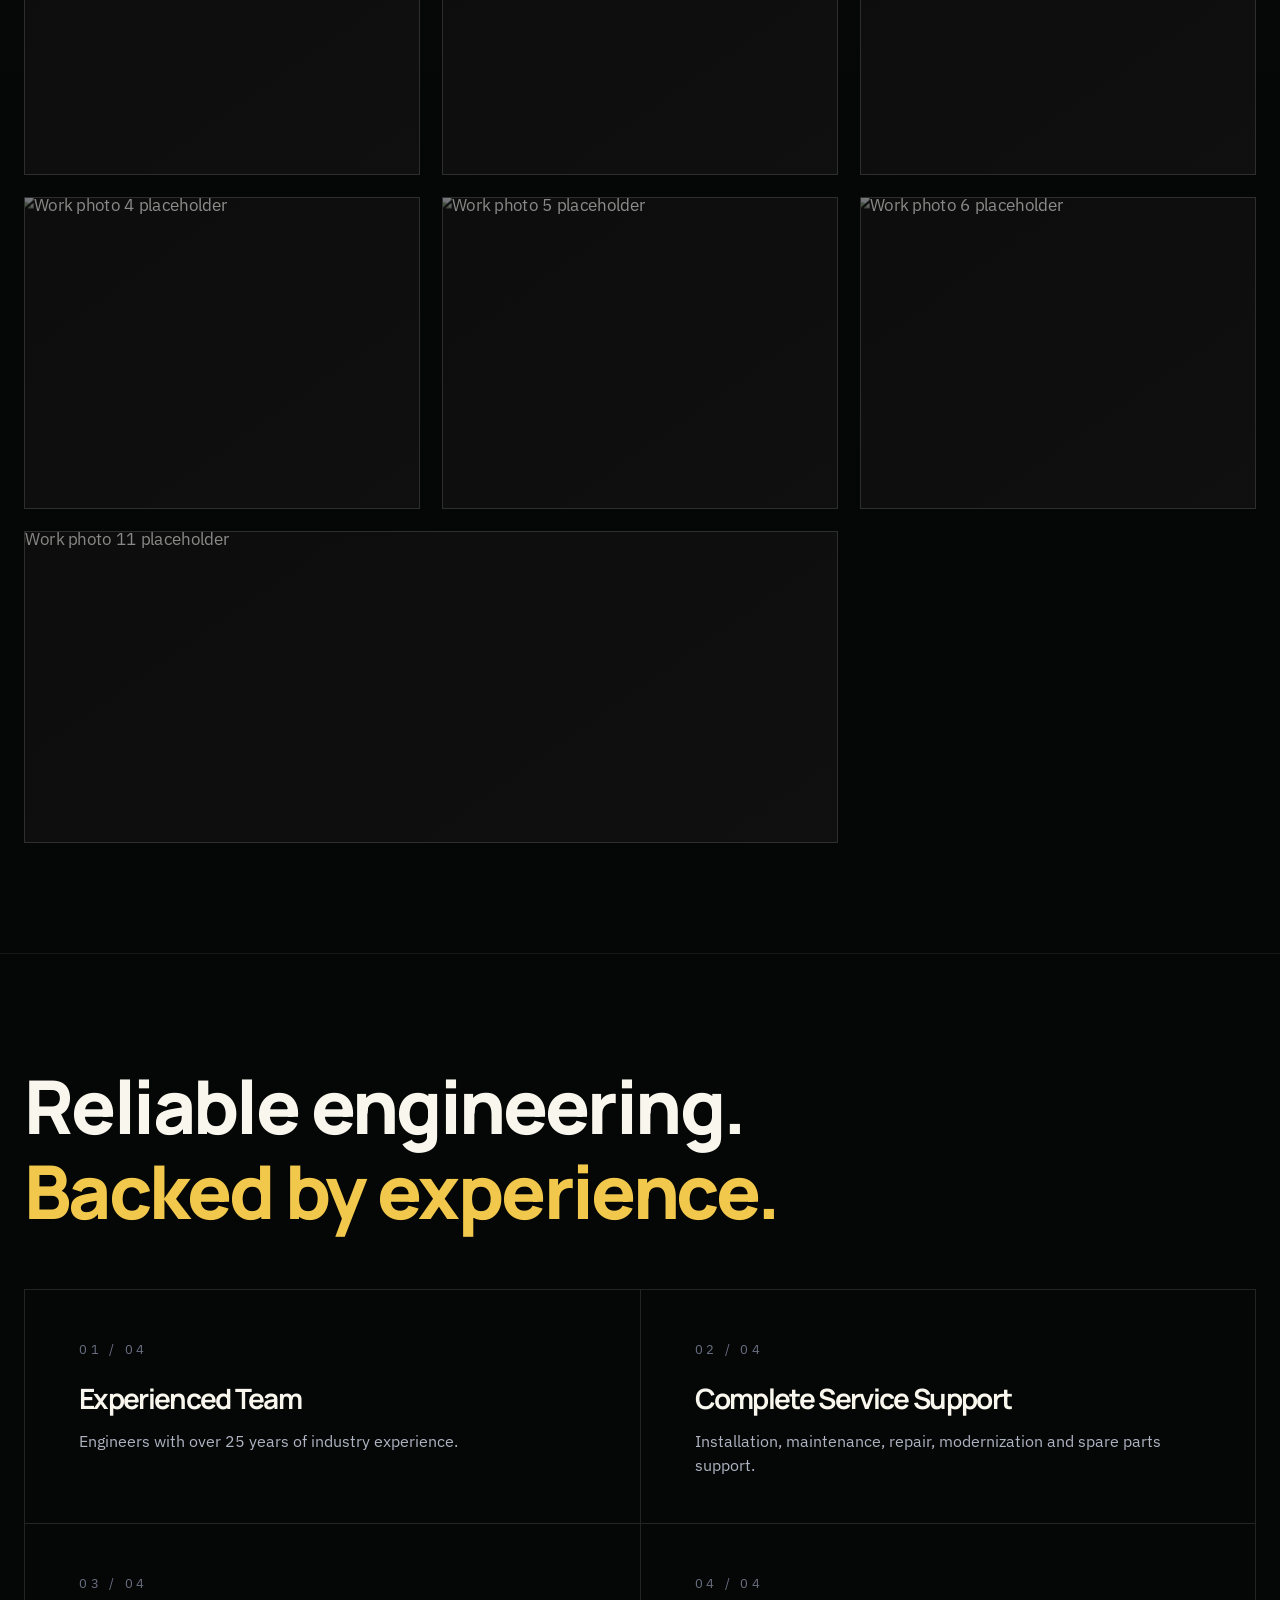
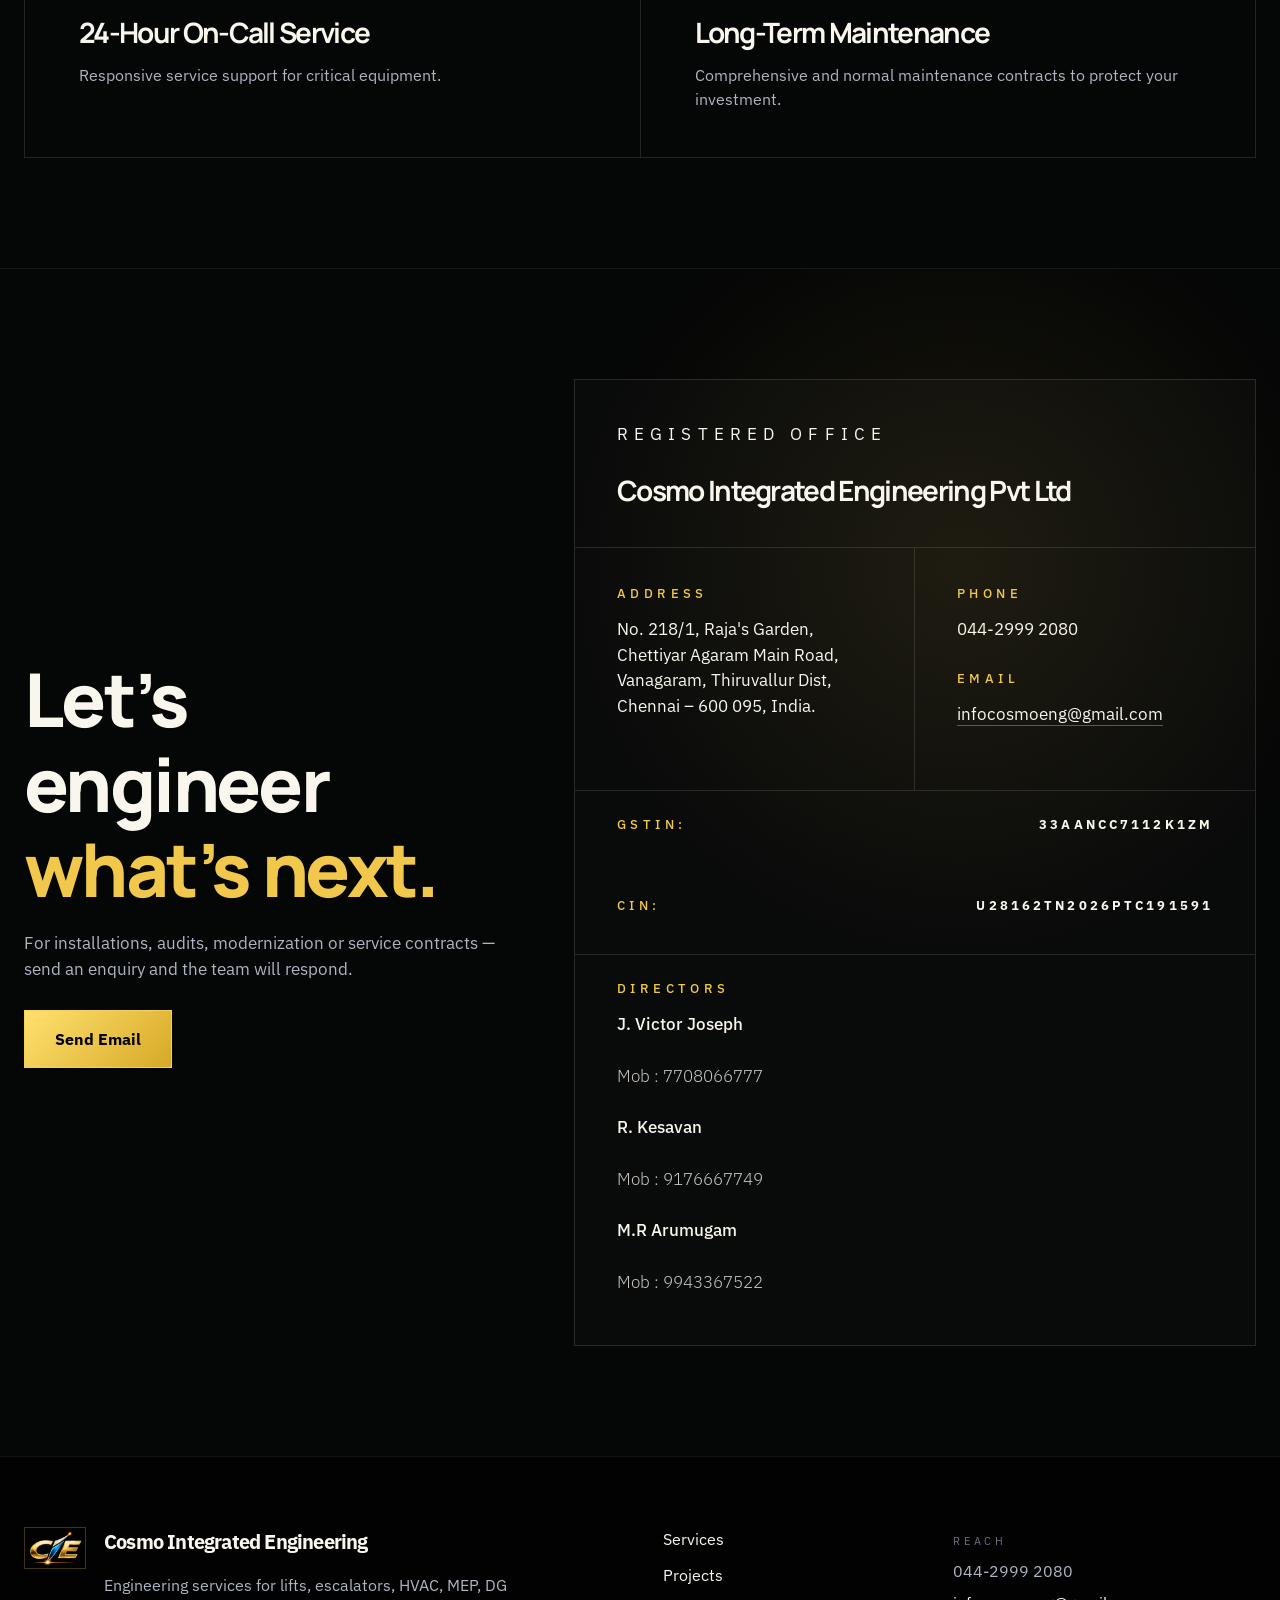
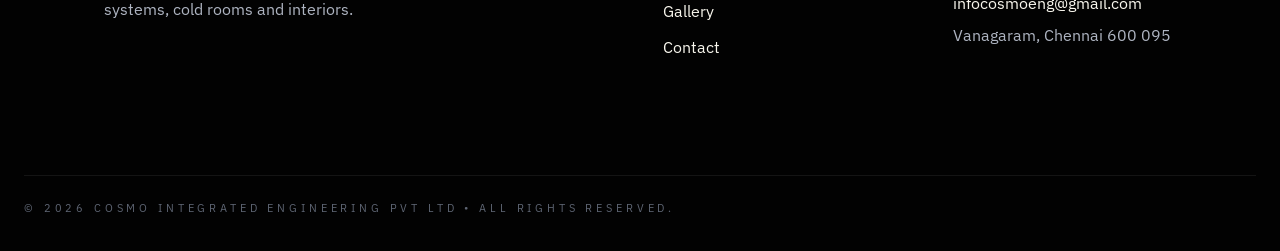
==== commit 32eaaf3c: "Hide careers page from navigation and search" ====
--- a/about/index.html
+++ b/about/index.html
@@ -43,7 +43,6 @@
       <a href="/gallery/">Gallery</a>
       <a href="/about/">About</a>
       <a href="/contact/">Contact</a>
-      <a href="/careers/">Careers</a>
       <div class="mobile-nav-actions">
         <a href="https://mail.google.com/mail/?view=cm&amp;fs=1&amp;to=infocosmoeng%40gmail.com&amp;su=Service%20Enquiry%20-%20Cosmo%20Integrated%20Engineering" target="_blank" rel="noopener noreferrer">Get a Quote</a>
         <a href="assets/Brochure.pdf" target="_blank" rel="noopener noreferrer">View Brochure</a>
@@ -211,7 +210,6 @@
       <a href="/projects/">Projects</a>
       <a href="/gallery/">Gallery</a>
       <a href="/contact/">Contact</a>
-      <a href="/careers/">Careers</a>
     </nav>
     <div class="footer-reach">
       <span>Reach</span>
